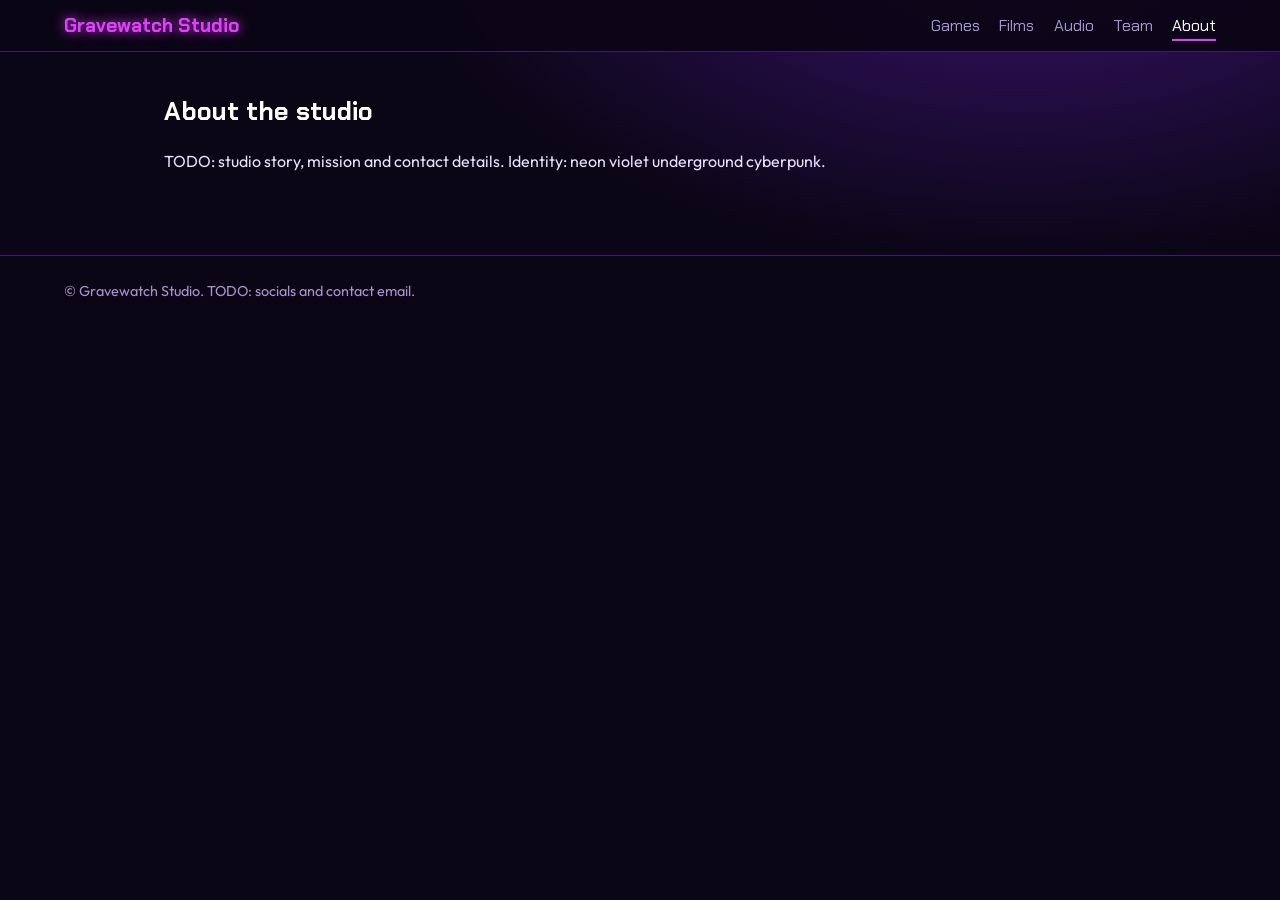
==== about.html @ b75c07cb "Add files via upload" ====
<!doctype html><html lang="en"><head><meta charset="utf-8"><meta name="viewport" content="width=device-width,initial-scale=1"><title>About | Gravewatch Studio</title>
<link rel="preconnect" href="https://fonts.googleapis.com"><link href="https://fonts.googleapis.com/css2?family=Chakra+Petch:wght@500;700&family=Outfit:wght@400;600&display=swap" rel="stylesheet"><link rel="stylesheet" href="css/style.css"></head>
<body data-page="about"><header><a class="brand" href="index.html">Gravewatch Studio</a><nav><a data-p="games" href="games.html">Games</a><a data-p="films" href="films.html">Films</a><a data-p="audio" href="audio.html">Audio</a><a data-p="team" href="team.html">Team</a><a data-p="about" href="about.html">About</a></nav></header>
<main id="app"><h2>About the studio</h2><p>TODO: studio story, mission and contact details. Identity: neon violet underground cyberpunk.</p></main><footer>&copy; Gravewatch Studio. TODO: socials and contact email.</footer><script src="js/app.js"></script></body></html>
---- css/style.css ----
:root{--bg:#0b0616;--panel:#150c2a;--line:#3a1d6e;--txt:#e9e2ff;--dim:#a597cc;--vio:#8b5cf6;--mag:#e040fb;--cy:#22d3ee}
*{box-sizing:border-box}html{scroll-padding-top:70px}
body{margin:0;background:radial-gradient(900px 500px at 80% -10%,#3b1370 0,transparent 70%),var(--bg);color:var(--txt);font:16px/1.6 Outfit,sans-serif;min-height:100vh}
h1,h2,h3,nav{font-family:'Chakra Petch',sans-serif}a{color:var(--cy)}
header{position:sticky;top:0;z-index:5;display:flex;gap:1.5rem;align-items:center;flex-wrap:wrap;padding:.8rem 5vw;background:#0b0616ee;border-bottom:1px solid var(--line);backdrop-filter:blur(6px)}
.brand{font:700 1.2rem 'Chakra Petch';color:var(--mag);text-decoration:none;text-shadow:0 0 12px var(--mag);margin-right:auto}
nav a{color:var(--dim);text-decoration:none;margin-left:1.2rem;padding:.2rem 0;border-bottom:2px solid transparent}
nav a:hover,nav a.on{color:#fff;border-color:var(--mag)}
a:focus-visible,button:focus-visible{outline:2px solid var(--cy);outline-offset:3px}
main{max-width:1080px;margin:0 auto;padding:2.5rem 5vw 4rem}
.hero{padding:4rem 0 3rem}
.hero h1{font-size:clamp(2.6rem,9vw,6rem);line-height:1;margin:0 0 1rem;color:#fff;text-shadow:0 0 8px var(--mag),0 0 32px var(--vio),0 0 70px var(--vio);animation:fl 1.4s steps(1) 1}
@keyframes fl{0%,18%,22%,60%{opacity:.25}20%,40%,100%{opacity:1}}
.hero p{max-width:52ch;color:var(--dim);font-size:1.15rem}
h2{font-size:1.6rem;margin:3rem 0 1rem;color:#fff}h2:first-child{margin-top:0}
.grid{display:grid;grid-template-columns:repeat(auto-fill,minmax(230px,1fr));gap:1.2rem}
.card{display:block;background:var(--panel);border:1px solid var(--line);padding:1.1rem;color:var(--txt);text-decoration:none;clip-path:polygon(0 0,calc(100% - 16px) 0,100% 16px,100% 100%,0 100%)}
.card:hover{border-color:var(--mag);box-shadow:0 0 22px #e040fb44}
.card img{width:100%;height:120px;object-fit:contain;margin-bottom:.6rem}
.card h3{margin:.2rem 0}.card p{color:var(--dim);margin:.2rem 0 .6rem;font-size:.95rem}
.tag{color:var(--cy);border:1px solid var(--cy);padding:.05rem .5rem;font-size:.8rem}
.btn{display:inline-block;background:var(--mag);color:#12001c;font-weight:700;padding:.55rem 1.2rem;text-decoration:none;margin:.3rem .5rem .3rem 0;border:0;cursor:pointer;font-family:inherit;font-size:1rem}
.btn.alt{background:none;color:var(--cy);border:1px solid var(--cy)}
.ph{display:grid;place-items:center;background:#22104a;color:var(--dim);font:700 2rem 'Chakra Petch';aspect-ratio:1;width:100%;margin-bottom:.6rem}
.member img{width:100%;height:auto;aspect-ratio:1;object-fit:cover;margin-bottom:.6rem}
.gh{display:flex;gap:2rem;flex-wrap:wrap;align-items:center}.gh>img{max-width:340px;width:100%}
dl{display:grid;grid-template-columns:auto 1fr;gap:.3rem 1.2rem;color:var(--dim)}dd{margin:0;color:var(--txt)}
.tabs button{background:none;border:1px solid var(--line);color:var(--dim);padding:.4rem 1rem;cursor:pointer;font:inherit;margin-right:.4rem}
.tabs button[aria-selected=true]{border-color:var(--mag);color:#fff}
.empty{border:1px dashed var(--line);padding:2rem;color:var(--dim)}
footer{border-top:1px solid var(--line);padding:1.5rem 5vw;color:var(--dim);font-size:.9rem}
@media(prefers-reduced-motion:reduce){.hero h1{animation:none}}
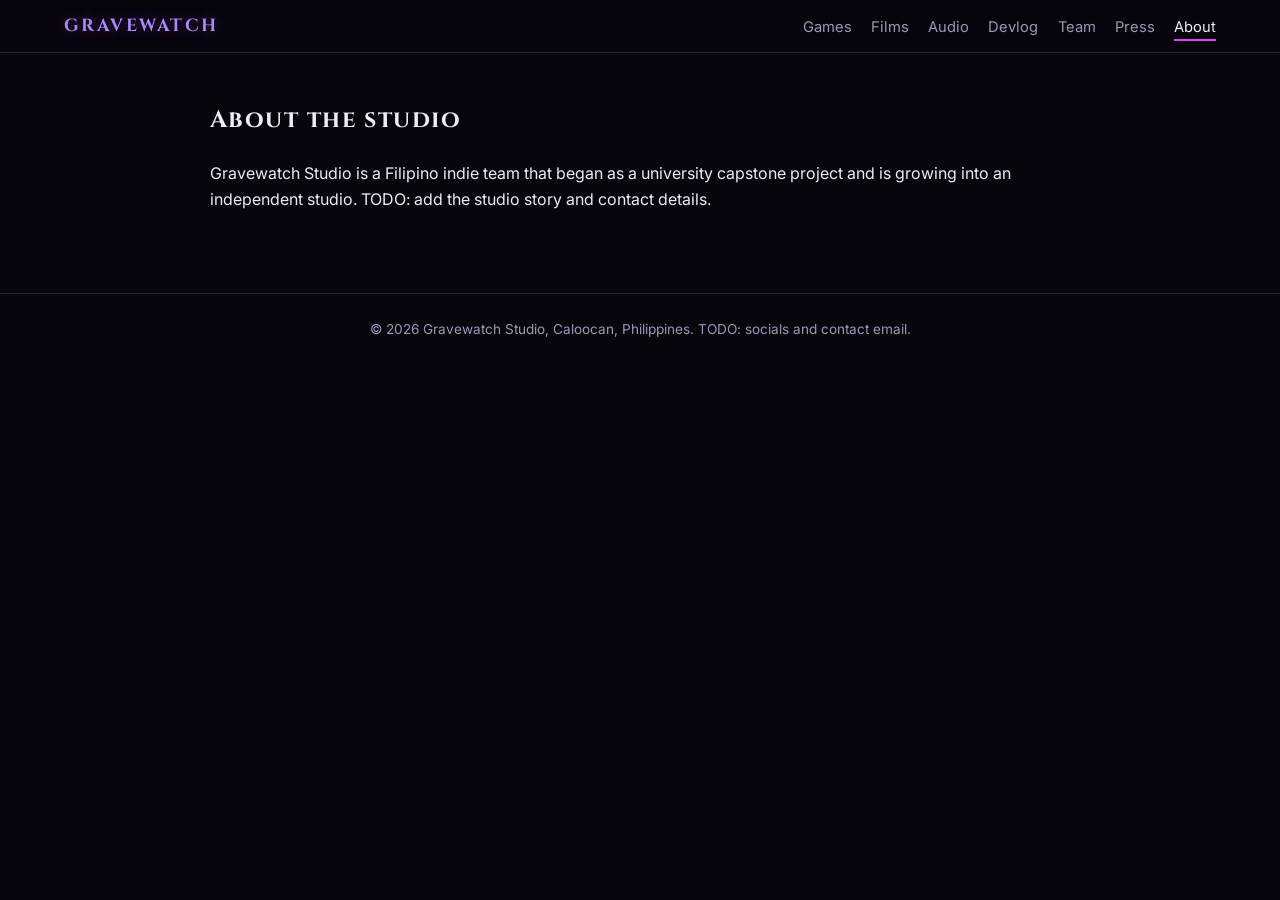
==== commit 8b0db6e7: "Add files via upload" ====
--- a/about.html
+++ b/about.html
@@ -1,4 +1,4 @@
-<!doctype html><html lang="en"><head><meta charset="utf-8"><meta name="viewport" content="width=device-width,initial-scale=1"><title>About | Gravewatch Studio</title>
-<link rel="preconnect" href="https://fonts.googleapis.com"><link href="https://fonts.googleapis.com/css2?family=Chakra+Petch:wght@500;700&family=Outfit:wght@400;600&display=swap" rel="stylesheet"><link rel="stylesheet" href="css/style.css"></head>
-<body data-page="about"><header><a class="brand" href="index.html">Gravewatch Studio</a><nav><a data-p="games" href="games.html">Games</a><a data-p="films" href="films.html">Films</a><a data-p="audio" href="audio.html">Audio</a><a data-p="team" href="team.html">Team</a><a data-p="about" href="about.html">About</a></nav></header>
-<main id="app"><h2>About the studio</h2><p>TODO: studio story, mission and contact details. Identity: neon violet underground cyberpunk.</p></main><footer>&copy; Gravewatch Studio. TODO: socials and contact email.</footer><script src="js/app.js"></script></body></html>
+<!doctype html><html lang="en"><head><meta charset="utf-8"><meta name="viewport" content="width=device-width,initial-scale=1"><title>About | Gravewatch Studio</title><meta name="description" content="Gravewatch Studio is an indie game studio from Caloocan, Philippines.">
+<link rel="preconnect" href="https://fonts.googleapis.com"><link href="https://fonts.googleapis.com/css2?family=Cinzel:wght@500;700&family=Inter:wght@400;500&display=swap" rel="stylesheet"><link rel="stylesheet" href="css/style.css"></head>
+<body data-page="about"><header><a class="brand" href="index.html">GRAVEWATCH</a><nav><a data-p="games" href="games.html">Games</a><a data-p="films" href="films.html">Films</a><a data-p="audio" href="audio.html">Audio</a><a data-p="devlog" href="devlog.html">Devlog</a><a data-p="team" href="team.html">Team</a><a data-p="press" href="press.html">Press</a><a data-p="about" href="about.html">About</a></nav></header>
+<main id="app"><h2>About the studio</h2><p>Gravewatch Studio is a Filipino indie team that began as a university capstone project and is growing into an independent studio. TODO: add the studio story and contact details.</p></main><footer>&copy; <span id="yr"></span> Gravewatch Studio, Caloocan, Philippines. TODO: socials and contact email.</footer><script>document.getElementById('yr').textContent=new Date().getFullYear()</script><script src="js/app.js"></script></body></html>
--- a/css/style.css
+++ b/css/style.css
@@ -1,32 +1,37 @@
-:root{--bg:#0b0616;--panel:#150c2a;--line:#3a1d6e;--txt:#e9e2ff;--dim:#a597cc;--vio:#8b5cf6;--mag:#e040fb;--cy:#22d3ee}
-*{box-sizing:border-box}html{scroll-padding-top:70px}
-body{margin:0;background:radial-gradient(900px 500px at 80% -10%,#3b1370 0,transparent 70%),var(--bg);color:var(--txt);font:16px/1.6 Outfit,sans-serif;min-height:100vh}
-h1,h2,h3,nav{font-family:'Chakra Petch',sans-serif}a{color:var(--cy)}
-header{position:sticky;top:0;z-index:5;display:flex;gap:1.5rem;align-items:center;flex-wrap:wrap;padding:.8rem 5vw;background:#0b0616ee;border-bottom:1px solid var(--line);backdrop-filter:blur(6px)}
-.brand{font:700 1.2rem 'Chakra Petch';color:var(--mag);text-decoration:none;text-shadow:0 0 12px var(--mag);margin-right:auto}
-nav a{color:var(--dim);text-decoration:none;margin-left:1.2rem;padding:.2rem 0;border-bottom:2px solid transparent}
-nav a:hover,nav a.on{color:#fff;border-color:var(--mag)}
-a:focus-visible,button:focus-visible{outline:2px solid var(--cy);outline-offset:3px}
-main{max-width:1080px;margin:0 auto;padding:2.5rem 5vw 4rem}
-.hero{padding:4rem 0 3rem}
-.hero h1{font-size:clamp(2.6rem,9vw,6rem);line-height:1;margin:0 0 1rem;color:#fff;text-shadow:0 0 8px var(--mag),0 0 32px var(--vio),0 0 70px var(--vio);animation:fl 1.4s steps(1) 1}
-@keyframes fl{0%,18%,22%,60%{opacity:.25}20%,40%,100%{opacity:1}}
-.hero p{max-width:52ch;color:var(--dim);font-size:1.15rem}
-h2{font-size:1.6rem;margin:3rem 0 1rem;color:#fff}h2:first-child{margin-top:0}
-.grid{display:grid;grid-template-columns:repeat(auto-fill,minmax(230px,1fr));gap:1.2rem}
-.card{display:block;background:var(--panel);border:1px solid var(--line);padding:1.1rem;color:var(--txt);text-decoration:none;clip-path:polygon(0 0,calc(100% - 16px) 0,100% 16px,100% 100%,0 100%)}
-.card:hover{border-color:var(--mag);box-shadow:0 0 22px #e040fb44}
+:root{--bg:#07060d;--panel:#100e1a;--txt:#eeeaf7;--dim:#9d97b5;--line:#26223a;--vio:#a78bfa;--vio2:#7c3aed;--mag:#e040fb;--serif:'Cinzel',Georgia,serif}
+*{box-sizing:border-box}html{scroll-behavior:smooth}
+body{margin:0;background:var(--bg);color:var(--txt);font:16px/1.65 Inter,system-ui,sans-serif;min-height:100vh}
+h1,h2,h3{font-family:var(--serif)}a{color:var(--vio)}
+header{position:sticky;top:0;z-index:5;display:flex;gap:1.5rem;align-items:center;flex-wrap:wrap;padding:.8rem 5vw;background:#07060db8;border-bottom:1px solid var(--line);backdrop-filter:blur(6px)}
+.brand{font:700 1.1rem var(--serif);letter-spacing:.14em;color:var(--vio);text-decoration:none;margin-right:auto;text-shadow:0 0 14px #e040fb66}
+nav a{color:var(--dim);text-decoration:none;margin-left:1.2rem;font-size:.92rem;padding:.2rem 0;border-bottom:2px solid transparent}
+nav a:hover{color:var(--txt)}nav a.on{color:var(--txt);border-color:var(--mag)}
+a:focus-visible,button:focus-visible{outline:2px solid var(--mag);outline-offset:3px}
+main{max-width:900px;margin:0 auto;padding:3rem 20px 4rem}
+.hero{position:relative;min-height:88vh;display:flex;align-items:center;justify-content:center;text-align:center;padding:4rem 20px;overflow:hidden;background:#030306;border-bottom:1px solid var(--line)}
+#fluid{position:absolute;inset:0;width:100%;height:100%}
+.hero::after{content:"";position:absolute;left:0;right:0;bottom:0;height:140px;background:linear-gradient(transparent,var(--bg));pointer-events:none}
+.hin{position:relative;z-index:1}
+.eyebrow{font-size:.78rem;letter-spacing:.2em;text-transform:uppercase;color:var(--vio2);margin:0}
+.hero h1{font-size:clamp(2.2rem,8vw,4.3rem);line-height:1.1;margin:.9rem 0 1rem;text-shadow:0 2px 30px #030306}
+.hero p{color:#c4bedb;max-width:52ch;margin:0 auto 1.6rem}
+h2{font-size:1.5rem;letter-spacing:.06em;margin:3rem 0 1.2rem}h2:first-child{margin-top:0}
+.grid{display:grid;grid-template-columns:repeat(auto-fill,minmax(230px,1fr));gap:14px}
+.card,.post{display:block;background:var(--panel);border:1px solid var(--line);padding:1.1rem;color:var(--txt);text-decoration:none;border-radius:4px}
+a.card:hover{border-color:var(--mag);box-shadow:0 0 18px #e040fb30}
 .card img{width:100%;height:120px;object-fit:contain;margin-bottom:.6rem}
-.card h3{margin:.2rem 0}.card p{color:var(--dim);margin:.2rem 0 .6rem;font-size:.95rem}
-.tag{color:var(--cy);border:1px solid var(--cy);padding:.05rem .5rem;font-size:.8rem}
-.btn{display:inline-block;background:var(--mag);color:#12001c;font-weight:700;padding:.55rem 1.2rem;text-decoration:none;margin:.3rem .5rem .3rem 0;border:0;cursor:pointer;font-family:inherit;font-size:1rem}
-.btn.alt{background:none;color:var(--cy);border:1px solid var(--cy)}
-.ph{display:grid;place-items:center;background:#22104a;color:var(--dim);font:700 2rem 'Chakra Petch';aspect-ratio:1;width:100%;margin-bottom:.6rem}
+.card h3{margin:.2rem 0;font-size:1rem;color:var(--vio)}.card p,.post p{color:var(--dim);margin:.2rem 0 .6rem;font-size:.95rem}
+.post{margin-bottom:14px}.post h3{margin:.3rem 0;font-size:1.15rem}.meta{font-size:.8rem;color:var(--dim)}
+.tag{display:inline-block;color:var(--vio2);border:1px solid var(--vio2);padding:0 .5rem;font-size:.75rem;border-radius:2px;margin-right:.4rem}
+.btn{display:inline-block;background:var(--vio);color:#07060d;font-weight:500;padding:.6rem 1.3rem;text-decoration:none;margin:.3rem .4rem .3rem 0;border:1px solid var(--vio);border-radius:3px;cursor:pointer;font:inherit}
+.btn:hover{border-color:var(--mag);box-shadow:0 0 14px #e040fb50}.btn.alt{background:none;color:var(--vio)}
+.ph{display:grid;place-items:center;background:#1a1530;color:var(--dim);font:700 2rem var(--serif);aspect-ratio:1;width:100%;margin-bottom:.6rem}
 .member img{width:100%;height:auto;aspect-ratio:1;object-fit:cover;margin-bottom:.6rem}
 .gh{display:flex;gap:2rem;flex-wrap:wrap;align-items:center}.gh>img{max-width:340px;width:100%}
-dl{display:grid;grid-template-columns:auto 1fr;gap:.3rem 1.2rem;color:var(--dim)}dd{margin:0;color:var(--txt)}
-.tabs button{background:none;border:1px solid var(--line);color:var(--dim);padding:.4rem 1rem;cursor:pointer;font:inherit;margin-right:.4rem}
-.tabs button[aria-selected=true]{border-color:var(--mag);color:#fff}
-.empty{border:1px dashed var(--line);padding:2rem;color:var(--dim)}
-footer{border-top:1px solid var(--line);padding:1.5rem 5vw;color:var(--dim);font-size:.9rem}
-@media(prefers-reduced-motion:reduce){.hero h1{animation:none}}
+dl{display:grid;grid-template-columns:130px 1fr;gap:8px 16px;font-size:.95rem;color:var(--dim)}dd{margin:0;color:var(--txt)}
+.tabs button,.filters button{background:none;border:1px solid var(--line);color:var(--dim);padding:.35rem .9rem;cursor:pointer;font:inherit;font-size:.85rem;border-radius:20px;margin:0 .4rem .5rem 0}
+.tabs button[aria-selected=true],.filters button.on{border-color:var(--vio);color:var(--vio)}
+.empty{border:1px dashed var(--line);padding:2rem;color:var(--dim);border-radius:4px}
+.boiler{margin-top:1.5rem;background:var(--panel);border-left:3px solid var(--mag);padding:1rem;color:var(--dim)}
+footer{border-top:1px solid var(--line);padding:1.5rem 5vw;color:var(--dim);font-size:.85rem;text-align:center}
+@media(max-width:560px){dl{grid-template-columns:1fr}nav a{margin-left:.8rem}}
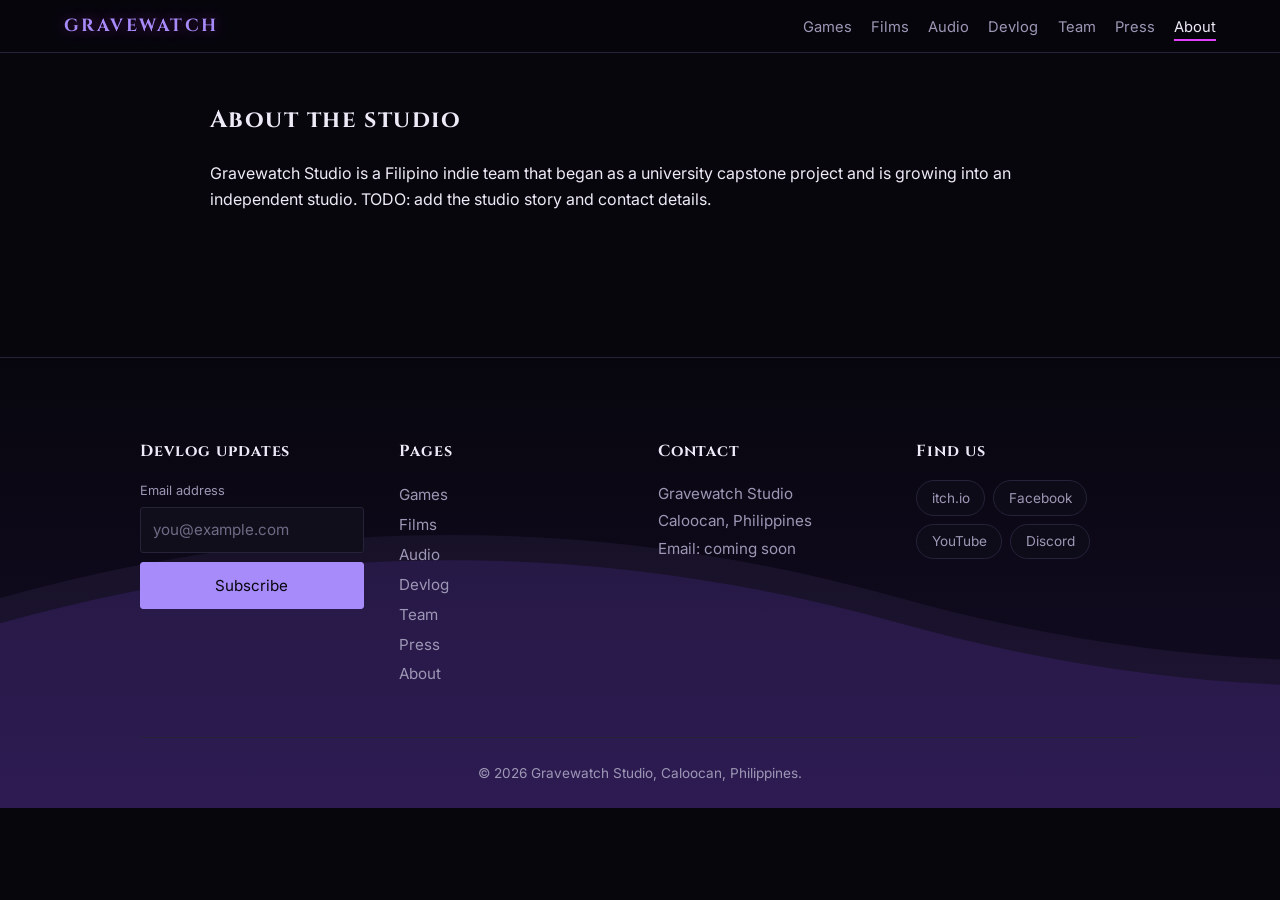
==== commit a63cd6b5: "Add files via upload" ====
--- a/about.html
+++ b/about.html
@@ -1,4 +1,10 @@
 <!doctype html><html lang="en"><head><meta charset="utf-8"><meta name="viewport" content="width=device-width,initial-scale=1"><title>About | Gravewatch Studio</title><meta name="description" content="Gravewatch Studio is an indie game studio from Caloocan, Philippines.">
 <link rel="preconnect" href="https://fonts.googleapis.com"><link href="https://fonts.googleapis.com/css2?family=Cinzel:wght@500;700&family=Inter:wght@400;500&display=swap" rel="stylesheet"><link rel="stylesheet" href="css/style.css"></head>
 <body data-page="about"><header><a class="brand" href="index.html">GRAVEWATCH</a><nav><a data-p="games" href="games.html">Games</a><a data-p="films" href="films.html">Films</a><a data-p="audio" href="audio.html">Audio</a><a data-p="devlog" href="devlog.html">Devlog</a><a data-p="team" href="team.html">Team</a><a data-p="press" href="press.html">Press</a><a data-p="about" href="about.html">About</a></nav></header>
-<main id="app"><h2>About the studio</h2><p>Gravewatch Studio is a Filipino indie team that began as a university capstone project and is growing into an independent studio. TODO: add the studio story and contact details.</p></main><footer>&copy; <span id="yr"></span> Gravewatch Studio, Caloocan, Philippines. TODO: socials and contact email.</footer><script>document.getElementById('yr').textContent=new Date().getFullYear()</script><script src="js/app.js"></script></body></html>
+<main id="app"><h2>About the studio</h2><p>Gravewatch Studio is a Filipino indie team that began as a university capstone project and is growing into an independent studio. TODO: add the studio story and contact details.</p></main><footer class="wave"><div class="wave-bg" aria-hidden="true"><svg class="wv wv1" viewBox="0 0 7200 500" preserveAspectRatio="none"><defs><path id="wv" d="M0 250C300 150 600 150 900 250S1500 350 1800 250V500H0Z"/></defs><g fill="#7c3aed" fill-opacity=".14"><use href="#wv" x="0" y="30"/><use href="#wv" x="1800" y="30"/><use href="#wv" x="3600" y="30"/><use href="#wv" x="5400" y="30"/></g></svg><svg class="wv wv2" viewBox="0 0 7200 500" preserveAspectRatio="none"><g fill="#a78bfa" fill-opacity=".07"><use href="#wv" x="0" y="0"/><use href="#wv" x="1800" y="0"/><use href="#wv" x="3600" y="0"/><use href="#wv" x="5400" y="0"/></g></svg></div>
+<div class="wave-in"><div class="wave-grid">
+<div><h3>Devlog updates</h3><form id="news" novalidate><label for="em">Email address</label><input id="em" type="email" placeholder="you@example.com" autocomplete="email" required><button class="btn" type="submit">Subscribe</button><p id="newsmsg" role="status"></p></form></div>
+<div><h3>Pages</h3><div class="wl"><a href="games.html">Games</a><a href="films.html">Films</a><a href="audio.html">Audio</a><a href="devlog.html">Devlog</a><a href="team.html">Team</a><a href="press.html">Press</a><a href="about.html">About</a></div></div>
+<div><h3>Contact</h3><address>Gravewatch Studio<br>Caloocan, Philippines<br>Email: coming soon</address></div>
+<div><h3>Find us</h3><div class="soc"><a href="https://gravewatch-studio.itch.io">itch.io</a><a href="#">Facebook</a><a href="#">YouTube</a><a href="#">Discord</a></div></div>
+</div><p class="wave-copy">&copy; <span id="yr"></span> Gravewatch Studio, Caloocan, Philippines.</p></div></footer><script>document.getElementById('yr').textContent=new Date().getFullYear()</script><script src="js/app.js"></script></body></html>
--- a/css/style.css
+++ b/css/style.css
@@ -35,3 +35,56 @@
 .boiler{margin-top:1.5rem;background:var(--panel);border-left:3px solid var(--mag);padding:1rem;color:var(--dim)}
 footer{border-top:1px solid var(--line);padding:1.5rem 5vw;color:var(--dim);font-size:.85rem;text-align:center}
 @media(max-width:560px){dl{grid-template-columns:1fr}nav a{margin-left:.8rem}}
+
+/* ---- wave footer ---- */
+footer.wave{position:relative;overflow:hidden;margin-top:4rem;padding:5rem 5vw 1.5rem;text-align:left;font-size:.95rem;background:linear-gradient(to bottom,var(--bg),#7c3aed1f)}
+.wave-bg{position:absolute;inset:0;overflow:hidden;pointer-events:none}
+.wave-bg .wv{position:absolute;bottom:0;left:0;width:7200px;height:420px}
+.wv1{animation:wave 34s linear infinite}.wv2{animation:wave 24s linear infinite reverse}
+@keyframes wave{to{transform:translateX(-1800px)}}
+.wave-in{position:relative;z-index:1;max-width:1000px;margin:0 auto}
+.wave-grid{display:grid;grid-template-columns:repeat(auto-fit,minmax(200px,1fr));gap:2.2rem}
+.wave h3{font-size:1rem;letter-spacing:.06em;color:var(--txt);margin:0 0 1rem}
+.wave label{display:block;font-size:.8rem;margin-bottom:.35rem}
+.wave input{width:100%;background:var(--panel);border:1px solid var(--line);color:var(--txt);padding:.6rem .75rem;border-radius:3px;font:inherit}
+.wave input::placeholder{color:#6f6a86}
+.wave input:focus-visible{outline:2px solid var(--mag);outline-offset:2px}
+.wave .btn{width:100%;margin:.6rem 0 0;text-align:center}
+#newsmsg{min-height:1.4em;margin:.5rem 0 0;font-size:.85rem;color:var(--vio)}
+.wl a{display:block;color:var(--dim);text-decoration:none;padding:.15rem 0}
+.wl a:hover{color:var(--txt)}
+.wave address{font-style:normal;line-height:1.8}
+.soc{display:flex;flex-wrap:wrap;gap:.5rem}
+.soc a{border:1px solid var(--line);color:var(--dim);text-decoration:none;padding:.35rem .9rem;border-radius:20px;font-size:.85rem;background:#100e1a99}
+.soc a:hover{border-color:var(--mag);color:var(--txt)}
+.wave-copy{margin:3rem 0 0;padding-top:1.5rem;border-top:1px solid var(--line);text-align:center;font-size:.85rem}
+
+/* ---- team image accordion ---- */
+.acc{display:flex;gap:8px;height:420px}
+.acc-item{position:relative;flex:1 1 0;min-width:0;overflow:hidden;border-radius:6px;border:1px solid var(--line);color:var(--txt);text-decoration:none;
+  background:linear-gradient(160deg,var(--g1,#1a1530),var(--g2,#4c2a9a));transition:flex .45s cubic-bezier(.5,.85,.25,1.15)}
+.acc-item:nth-child(5n+1){--g1:#1b1140;--g2:#6d3ce0}
+.acc-item:nth-child(5n+2){--g1:#2a0f3d;--g2:#a02ec4}
+.acc-item:nth-child(5n+3){--g1:#0f1740;--g2:#4a5be0}
+.acc-item:nth-child(5n+4){--g1:#2b1240;--g2:#8b3bd8}
+.acc-item:nth-child(5n+5){--g1:#1a0f36;--g2:#c22fa6}
+.acc-item img{position:absolute;inset:0;width:100%;height:100%;object-fit:cover}
+.acc-ph{position:absolute;inset:0;display:grid;place-items:center;font:700 clamp(2rem,5vw,3.4rem) var(--serif);color:#ffffff2e}
+.acc-item::before{content:"";position:absolute;left:0;right:0;bottom:0;height:50%;background:linear-gradient(transparent,#07060de6);opacity:0;transition:opacity .3s;z-index:1}
+.acc-item::after{content:"";position:absolute;inset:0;background:#07060d59;backdrop-filter:blur(2px);opacity:0;transition:opacity .3s;pointer-events:none;z-index:1}
+.acc-cap{position:absolute;left:0;right:0;bottom:0;z-index:2;padding:1rem;display:flex;flex-direction:column;gap:.2rem;opacity:0;transform:translateY(8px);transition:opacity .25s,transform .25s}
+.acc-cap strong{font:700 1.15rem var(--serif);white-space:nowrap;overflow:hidden;text-overflow:ellipsis}
+.acc-cap span{font-size:.85rem;color:#d6d0ea}
+.acc:hover .acc-item,.acc:focus-within .acc-item{flex:.45}
+.acc .acc-item:hover,.acc .acc-item:focus-visible{flex:3.2}
+.acc:hover .acc-item:not(:hover)::after,.acc:focus-within .acc-item:not(:focus-visible)::after{opacity:1}
+.acc .acc-item:hover::before,.acc .acc-item:focus-visible::before{opacity:1}
+.acc .acc-item:hover .acc-cap,.acc .acc-item:focus-visible .acc-cap{opacity:1;transform:none;transition-delay:.15s}
+.acc-item:hover{border-color:var(--mag)}
+@media(max-width:768px),(hover:none){
+  .acc{flex-direction:column;height:auto}
+  .acc-item,.acc:hover .acc-item,.acc:focus-within .acc-item,.acc .acc-item:hover,.acc .acc-item:focus-visible{flex:none;height:96px}
+  .acc-cap{opacity:1;transform:none}.acc-item::before{opacity:1}.acc-item::after{display:none}
+  .acc-ph{place-items:center start;padding-left:1.2rem;font-size:2rem}
+}
+@media(prefers-reduced-motion:reduce){.wv1,.wv2{animation:none}.acc-item,.acc-cap,.acc-item::before,.acc-item::after{transition:none}}
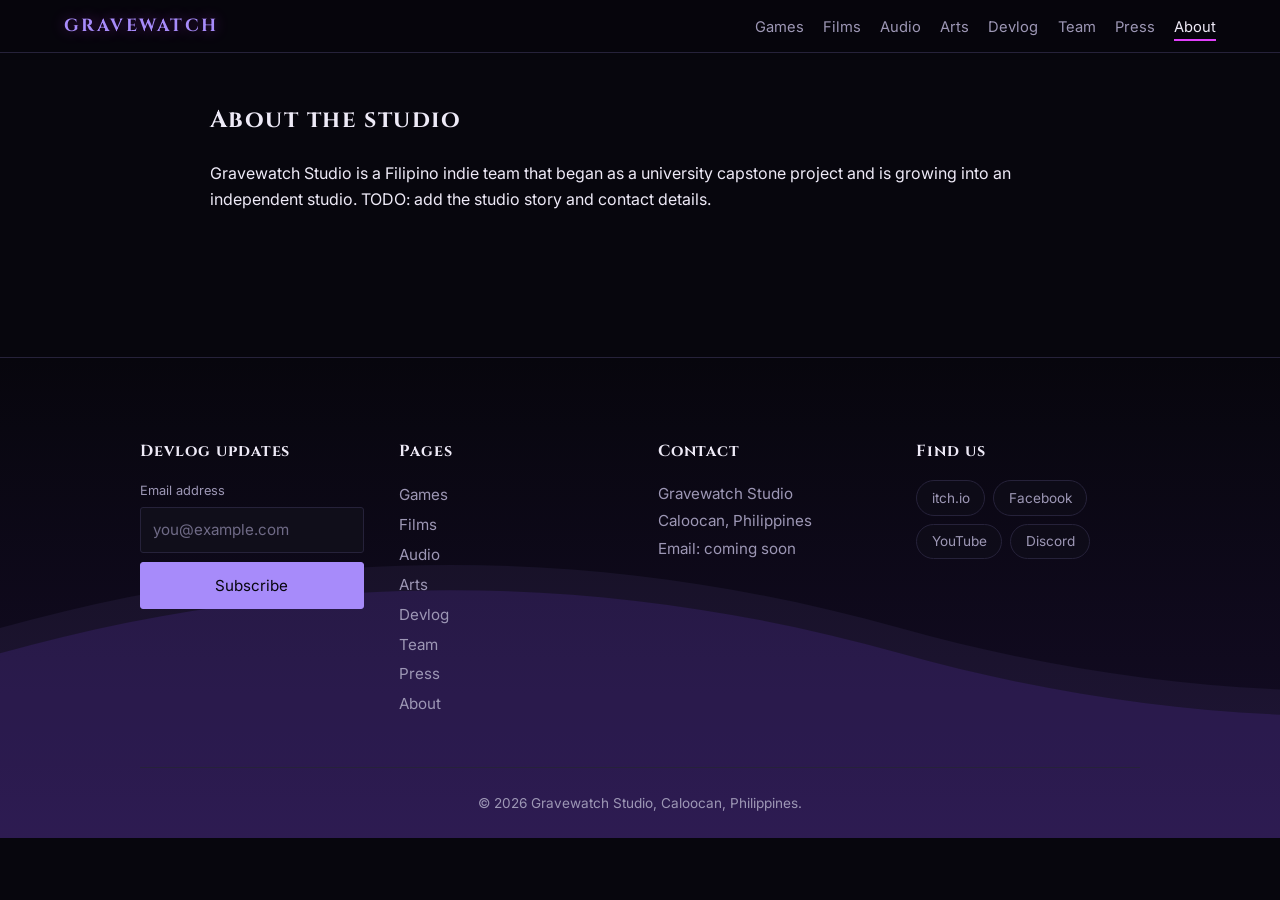
==== commit f13a0bc4: "Add files via upload" ====
--- a/about.html
+++ b/about.html
@@ -1,10 +1,10 @@
 <!doctype html><html lang="en"><head><meta charset="utf-8"><meta name="viewport" content="width=device-width,initial-scale=1"><title>About | Gravewatch Studio</title><meta name="description" content="Gravewatch Studio is an indie game studio from Caloocan, Philippines.">
 <link rel="preconnect" href="https://fonts.googleapis.com"><link href="https://fonts.googleapis.com/css2?family=Cinzel:wght@500;700&family=Inter:wght@400;500&display=swap" rel="stylesheet"><link rel="stylesheet" href="css/style.css"></head>
-<body data-page="about"><header><a class="brand" href="index.html">GRAVEWATCH</a><nav><a data-p="games" href="games.html">Games</a><a data-p="films" href="films.html">Films</a><a data-p="audio" href="audio.html">Audio</a><a data-p="devlog" href="devlog.html">Devlog</a><a data-p="team" href="team.html">Team</a><a data-p="press" href="press.html">Press</a><a data-p="about" href="about.html">About</a></nav></header>
+<body data-page="about"><header><a class="brand" href="index.html">GRAVEWATCH</a><nav><a data-p="games" href="games.html">Games</a><a data-p="films" href="films.html">Films</a><a data-p="audio" href="audio.html">Audio</a><a data-p="arts" href="arts.html">Arts</a><a data-p="devlog" href="devlog.html">Devlog</a><a data-p="team" href="team.html">Team</a><a data-p="press" href="press.html">Press</a><a data-p="about" href="about.html">About</a></nav></header>
 <main id="app"><h2>About the studio</h2><p>Gravewatch Studio is a Filipino indie team that began as a university capstone project and is growing into an independent studio. TODO: add the studio story and contact details.</p></main><footer class="wave"><div class="wave-bg" aria-hidden="true"><svg class="wv wv1" viewBox="0 0 7200 500" preserveAspectRatio="none"><defs><path id="wv" d="M0 250C300 150 600 150 900 250S1500 350 1800 250V500H0Z"/></defs><g fill="#7c3aed" fill-opacity=".14"><use href="#wv" x="0" y="30"/><use href="#wv" x="1800" y="30"/><use href="#wv" x="3600" y="30"/><use href="#wv" x="5400" y="30"/></g></svg><svg class="wv wv2" viewBox="0 0 7200 500" preserveAspectRatio="none"><g fill="#a78bfa" fill-opacity=".07"><use href="#wv" x="0" y="0"/><use href="#wv" x="1800" y="0"/><use href="#wv" x="3600" y="0"/><use href="#wv" x="5400" y="0"/></g></svg></div>
 <div class="wave-in"><div class="wave-grid">
 <div><h3>Devlog updates</h3><form id="news" novalidate><label for="em">Email address</label><input id="em" type="email" placeholder="you@example.com" autocomplete="email" required><button class="btn" type="submit">Subscribe</button><p id="newsmsg" role="status"></p></form></div>
-<div><h3>Pages</h3><div class="wl"><a href="games.html">Games</a><a href="films.html">Films</a><a href="audio.html">Audio</a><a href="devlog.html">Devlog</a><a href="team.html">Team</a><a href="press.html">Press</a><a href="about.html">About</a></div></div>
+<div><h3>Pages</h3><div class="wl"><a href="games.html">Games</a><a href="films.html">Films</a><a href="audio.html">Audio</a><a href="arts.html">Arts</a><a href="devlog.html">Devlog</a><a href="team.html">Team</a><a href="press.html">Press</a><a href="about.html">About</a></div></div>
 <div><h3>Contact</h3><address>Gravewatch Studio<br>Caloocan, Philippines<br>Email: coming soon</address></div>
 <div><h3>Find us</h3><div class="soc"><a href="https://gravewatch-studio.itch.io">itch.io</a><a href="#">Facebook</a><a href="#">YouTube</a><a href="#">Discord</a></div></div>
-</div><p class="wave-copy">&copy; <span id="yr"></span> Gravewatch Studio, Caloocan, Philippines.</p></div></footer><script>document.getElementById('yr').textContent=new Date().getFullYear()</script><script src="js/app.js"></script></body></html>
+</div><p class="wave-copy">&copy; <span id="yr"></span> Gravewatch Studio, Caloocan, Philippines.</p></div></footer><script>document.getElementById('yr').textContent=new Date().getFullYear()</script><script src="js/coverflow.js"></script><script src="js/app.js"></script></body></html>
--- a/css/style.css
+++ b/css/style.css
@@ -88,3 +88,44 @@
   .acc-ph{place-items:center start;padding-left:1.2rem;font-size:2rem}
 }
 @media(prefers-reduced-motion:reduce){.wv1,.wv2{animation:none}.acc-item,.acc-cap,.acc-item::before,.acc-item::after{transition:none}}
+
+/* ---- coverflow carousel ---- */
+body{overflow-x:clip}
+.cf{--cf-card:clamp(148px,22vw,260px);width:100vw;margin-inline:calc(50% - 50vw);margin-top:1.5rem}
+.cf-wrap{position:relative}
+.cf-frame{overflow:hidden;padding:2.5rem 0;cursor:grab;touch-action:pan-y;perspective:calc(var(--cf-card)*3);outline:none}
+.cf-frame:active{cursor:grabbing}
+.cf-frame:focus-visible{outline:2px solid var(--mag);outline-offset:-2px}
+.cf-stage{position:relative;height:var(--cf-card);transform-style:preserve-3d;user-select:none;-webkit-user-select:none}
+.cf-card{position:absolute;left:50%;top:0;width:var(--cf-card);aspect-ratio:1;overflow:hidden;border-radius:6px;border:1px solid var(--line);
+  background:linear-gradient(160deg,var(--g1,#1b1140),var(--g2,#6d3ce0));box-shadow:0 20px 40px #000000a0;will-change:transform;transition:border-color .3s,box-shadow .3s}
+.cf-card:nth-child(5n+1){--g1:#1b1140;--g2:#6d3ce0}
+.cf-card:nth-child(5n+2){--g1:#2a0f3d;--g2:#a02ec4}
+.cf-card:nth-child(5n+3){--g1:#0f1740;--g2:#4a5be0}
+.cf-card:nth-child(5n+4){--g1:#2b1240;--g2:#8b3bd8}
+.cf-card:nth-child(5n+5){--g1:#1a0f36;--g2:#c22fa6}
+.cf-card.on{border-color:var(--mag);box-shadow:0 20px 40px #000000a0,0 0 26px #e040fb40}
+.cf-card img{width:100%;height:100%;object-fit:cover;display:block;-webkit-user-drag:none}
+.cf-card.contain img{object-fit:contain;padding:1rem}
+.cf-ph{position:absolute;inset:0;display:grid;place-items:center;font:700 clamp(2rem,5vw,3.4rem) var(--serif);color:#ffffff38}
+.cf-nav{position:absolute;top:50%;z-index:200;transform:translateY(-50%);width:2.6rem;height:2.6rem;border-radius:50%;border:1px solid var(--line);background:#07060db3;color:var(--txt);font:400 1.6rem/1 Inter,sans-serif;cursor:pointer;backdrop-filter:blur(6px);padding:0 0 .15rem}
+.cf-nav:hover{border-color:var(--mag)}
+.cf-nav:focus-visible{outline:2px solid var(--mag);outline-offset:3px}
+.cf-prev{left:3vw}.cf-next{right:3vw}
+.cf-cap{max-width:900px;margin:0 auto;padding:.5rem 20px 0;text-align:center;min-height:9rem}
+.cf-in{animation:cfin .3s ease-out}
+@keyframes cfin{from{opacity:0}to{opacity:1}}
+.cf-cap h3{margin:.5rem 0 .2rem;font-size:1.35rem;color:var(--txt)}
+.cf-sub{margin:0 0 .4rem;color:var(--dim)}
+.cf-text{margin:.4rem auto .8rem;max-width:56ch;color:var(--dim);font-size:.95rem}
+.cf-meta{display:block;max-width:280px;margin:1rem auto;font-size:.85rem}
+.cf-meta div{display:flex;justify-content:space-between;gap:1rem;padding:.35rem 0;border-bottom:1px solid var(--line)}
+.cf-meta dt{color:var(--dim)}.cf-meta dd{margin:0;color:var(--txt);text-align:right}
+.cf-cap audio{width:100%;max-width:420px;margin:.8rem 0}
+.cf-cap .btn{margin:.6rem 0 0}
+.cf-dots{display:flex;justify-content:center;flex-wrap:wrap;margin-top:1rem}
+.cf-dots button{width:24px;height:24px;padding:8px;border:0;border-radius:50%;background:var(--txt);background-clip:content-box;opacity:.3;cursor:pointer;transition:opacity .2s}
+.cf-dots button.on{opacity:1}
+.cf-dots button:focus-visible{outline:2px solid var(--mag);outline-offset:1px}
+#app>.tabs,#app>.filters{margin-bottom:.5rem}
+@media(prefers-reduced-motion:reduce){.cf-in{animation:none}.cf-card{transition:none}}
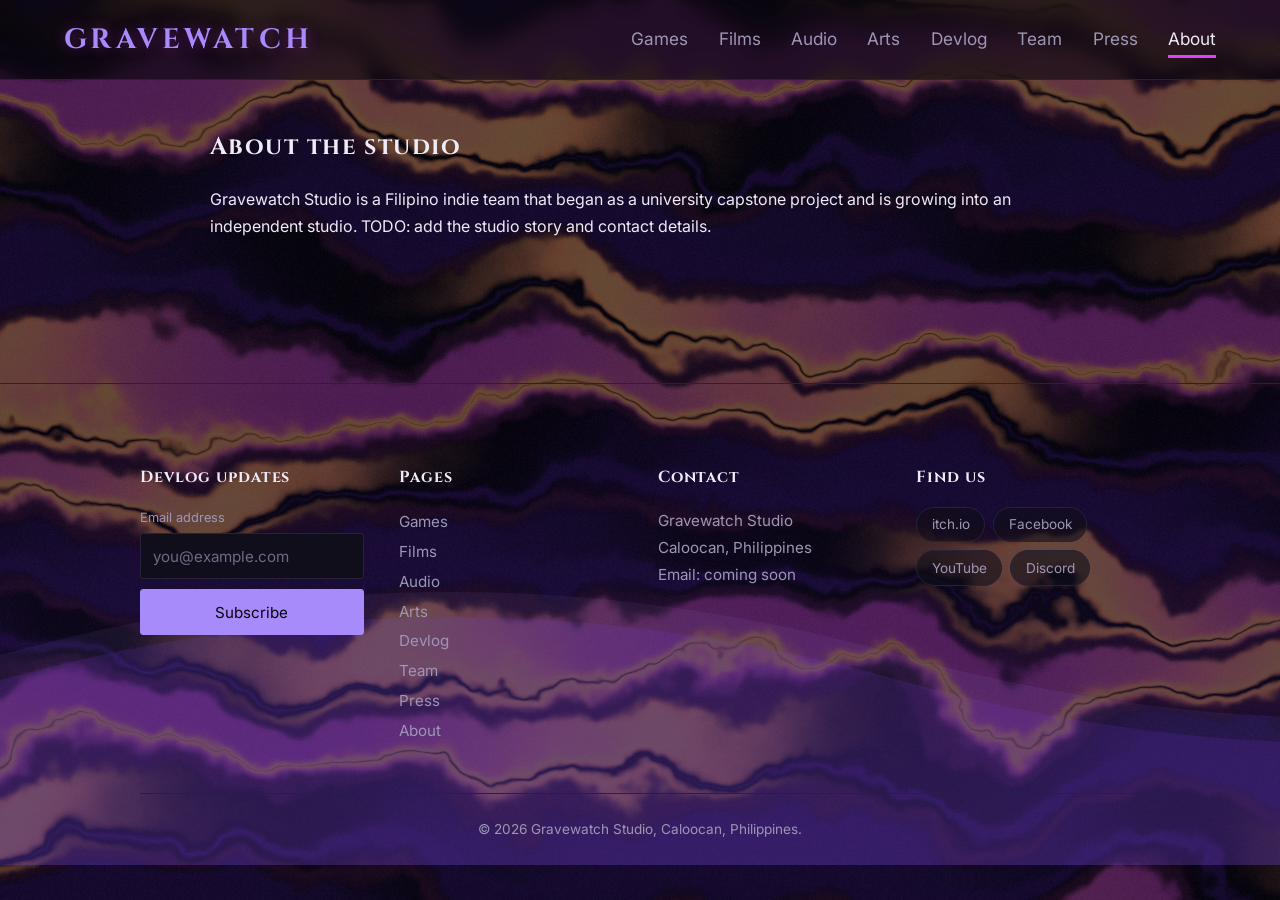
==== commit 29b94c8e: "Add files via upload" ====
--- a/about.html
+++ b/about.html
@@ -7,4 +7,4 @@
 <div><h3>Pages</h3><div class="wl"><a href="games.html">Games</a><a href="films.html">Films</a><a href="audio.html">Audio</a><a href="arts.html">Arts</a><a href="devlog.html">Devlog</a><a href="team.html">Team</a><a href="press.html">Press</a><a href="about.html">About</a></div></div>
 <div><h3>Contact</h3><address>Gravewatch Studio<br>Caloocan, Philippines<br>Email: coming soon</address></div>
 <div><h3>Find us</h3><div class="soc"><a href="https://gravewatch-studio.itch.io">itch.io</a><a href="#">Facebook</a><a href="#">YouTube</a><a href="#">Discord</a></div></div>
-</div><p class="wave-copy">&copy; <span id="yr"></span> Gravewatch Studio, Caloocan, Philippines.</p></div></footer><script>document.getElementById('yr').textContent=new Date().getFullYear()</script><script src="js/coverflow.js"></script><script src="js/app.js"></script></body></html>
+</div><p class="wave-copy">&copy; <span id="yr"></span> Gravewatch Studio, Caloocan, Philippines.</p></div></footer><script>document.getElementById('yr').textContent=new Date().getFullYear()</script><script src="js/bg.js"></script><script src="js/coverflow.js"></script><script src="js/app.js"></script></body></html>
--- a/css/style.css
+++ b/css/style.css
@@ -2,9 +2,9 @@
 *{box-sizing:border-box}html{scroll-behavior:smooth}
 body{margin:0;background:var(--bg);color:var(--txt);font:16px/1.65 Inter,system-ui,sans-serif;min-height:100vh}
 h1,h2,h3{font-family:var(--serif)}a{color:var(--vio)}
-header{position:sticky;top:0;z-index:5;display:flex;gap:1.5rem;align-items:center;flex-wrap:wrap;padding:.8rem 5vw;background:#07060db8;border-bottom:1px solid var(--line);backdrop-filter:blur(6px)}
-.brand{font:700 1.1rem var(--serif);letter-spacing:.14em;color:var(--vio);text-decoration:none;margin-right:auto;text-shadow:0 0 14px #e040fb66}
-nav a{color:var(--dim);text-decoration:none;margin-left:1.2rem;font-size:.92rem;padding:.2rem 0;border-bottom:2px solid transparent}
+header{position:sticky;top:0;z-index:5;display:flex;gap:1.5rem;align-items:center;flex-wrap:wrap;padding:1.3rem 5vw;background:#07060d99;border-bottom:1px solid var(--line);backdrop-filter:blur(10px)}
+.brand{font:700 1.75rem var(--serif);letter-spacing:.16em;color:var(--vio);text-decoration:none;margin-right:auto;text-shadow:0 0 14px #e040fb66}
+nav a{color:var(--dim);text-decoration:none;margin-left:1.9rem;font-size:1.08rem;padding:.4rem 0;border-bottom:3px solid transparent}
 nav a:hover{color:var(--txt)}nav a.on{color:var(--txt);border-color:var(--mag)}
 a:focus-visible,button:focus-visible{outline:2px solid var(--mag);outline-offset:3px}
 main{max-width:900px;margin:0 auto;padding:3rem 20px 4rem}
@@ -37,7 +37,7 @@
 @media(max-width:560px){dl{grid-template-columns:1fr}nav a{margin-left:.8rem}}
 
 /* ---- wave footer ---- */
-footer.wave{position:relative;overflow:hidden;margin-top:4rem;padding:5rem 5vw 1.5rem;text-align:left;font-size:.95rem;background:linear-gradient(to bottom,var(--bg),#7c3aed1f)}
+footer.wave{position:relative;overflow:hidden;margin-top:4rem;padding:5rem 5vw 1.5rem;text-align:left;font-size:.95rem;background:linear-gradient(to bottom,transparent,#7c3aed1f)}
 .wave-bg{position:absolute;inset:0;overflow:hidden;pointer-events:none}
 .wave-bg .wv{position:absolute;bottom:0;left:0;width:7200px;height:420px}
 .wv1{animation:wave 34s linear infinite}.wv2{animation:wave 24s linear infinite reverse}
@@ -129,3 +129,10 @@
 .cf-dots button:focus-visible{outline:2px solid var(--mag);outline-offset:1px}
 #app>.tabs,#app>.filters{margin-bottom:.5rem}
 @media(prefers-reduced-motion:reduce){.cf-in{animation:none}.cf-card{transition:none}}
+
+/* ---- shader page background + bigger navbar on small screens ---- */
+#bg{position:fixed;inset:0;z-index:-1;pointer-events:none}
+#bg canvas{display:block;width:100%;height:100%}
+#bg::after{content:"";position:absolute;inset:0;background:#07060d;opacity:var(--bg-scrim,.62)}
+@media(max-width:900px){.brand{font-size:1.45rem}nav a{margin-left:1.2rem;font-size:1rem}}
+@media(max-width:560px){header{padding:1rem 5vw}.brand{font-size:1.3rem}nav a{margin-left:.9rem;font-size:.95rem}}
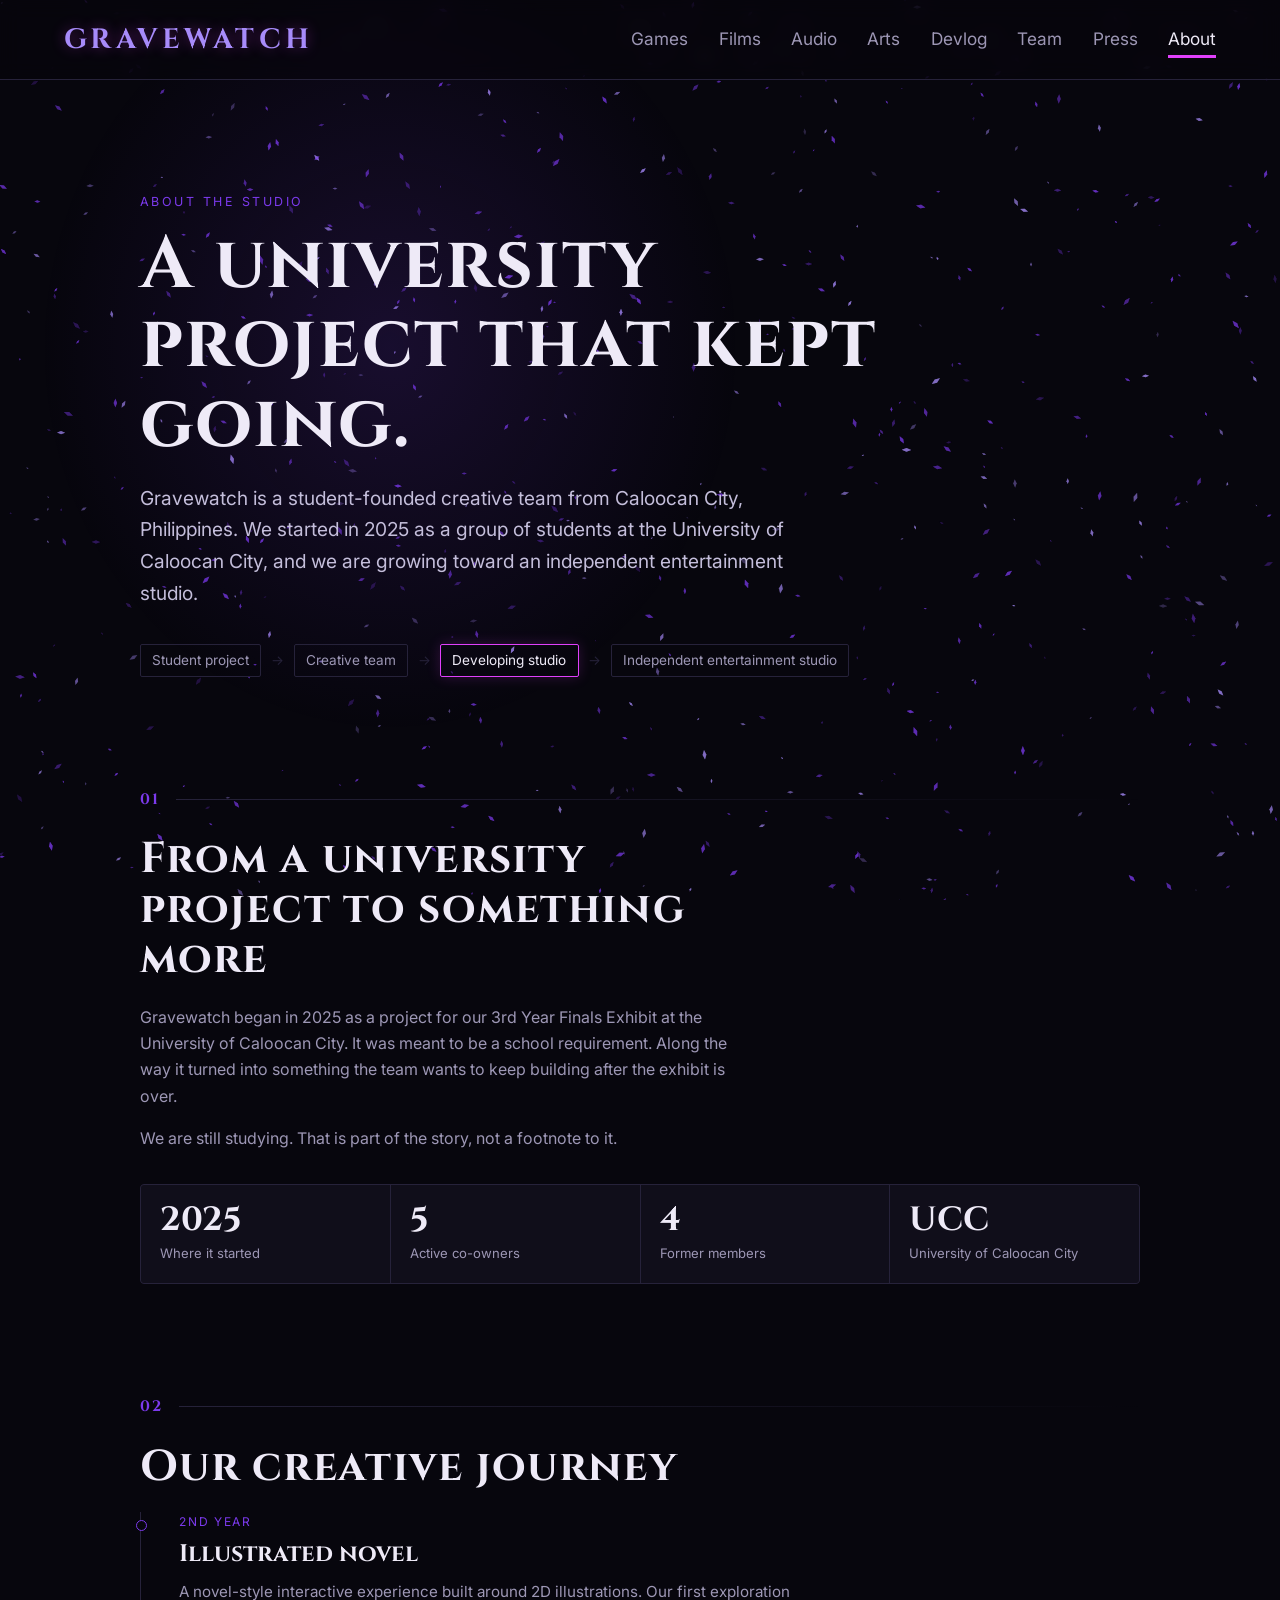
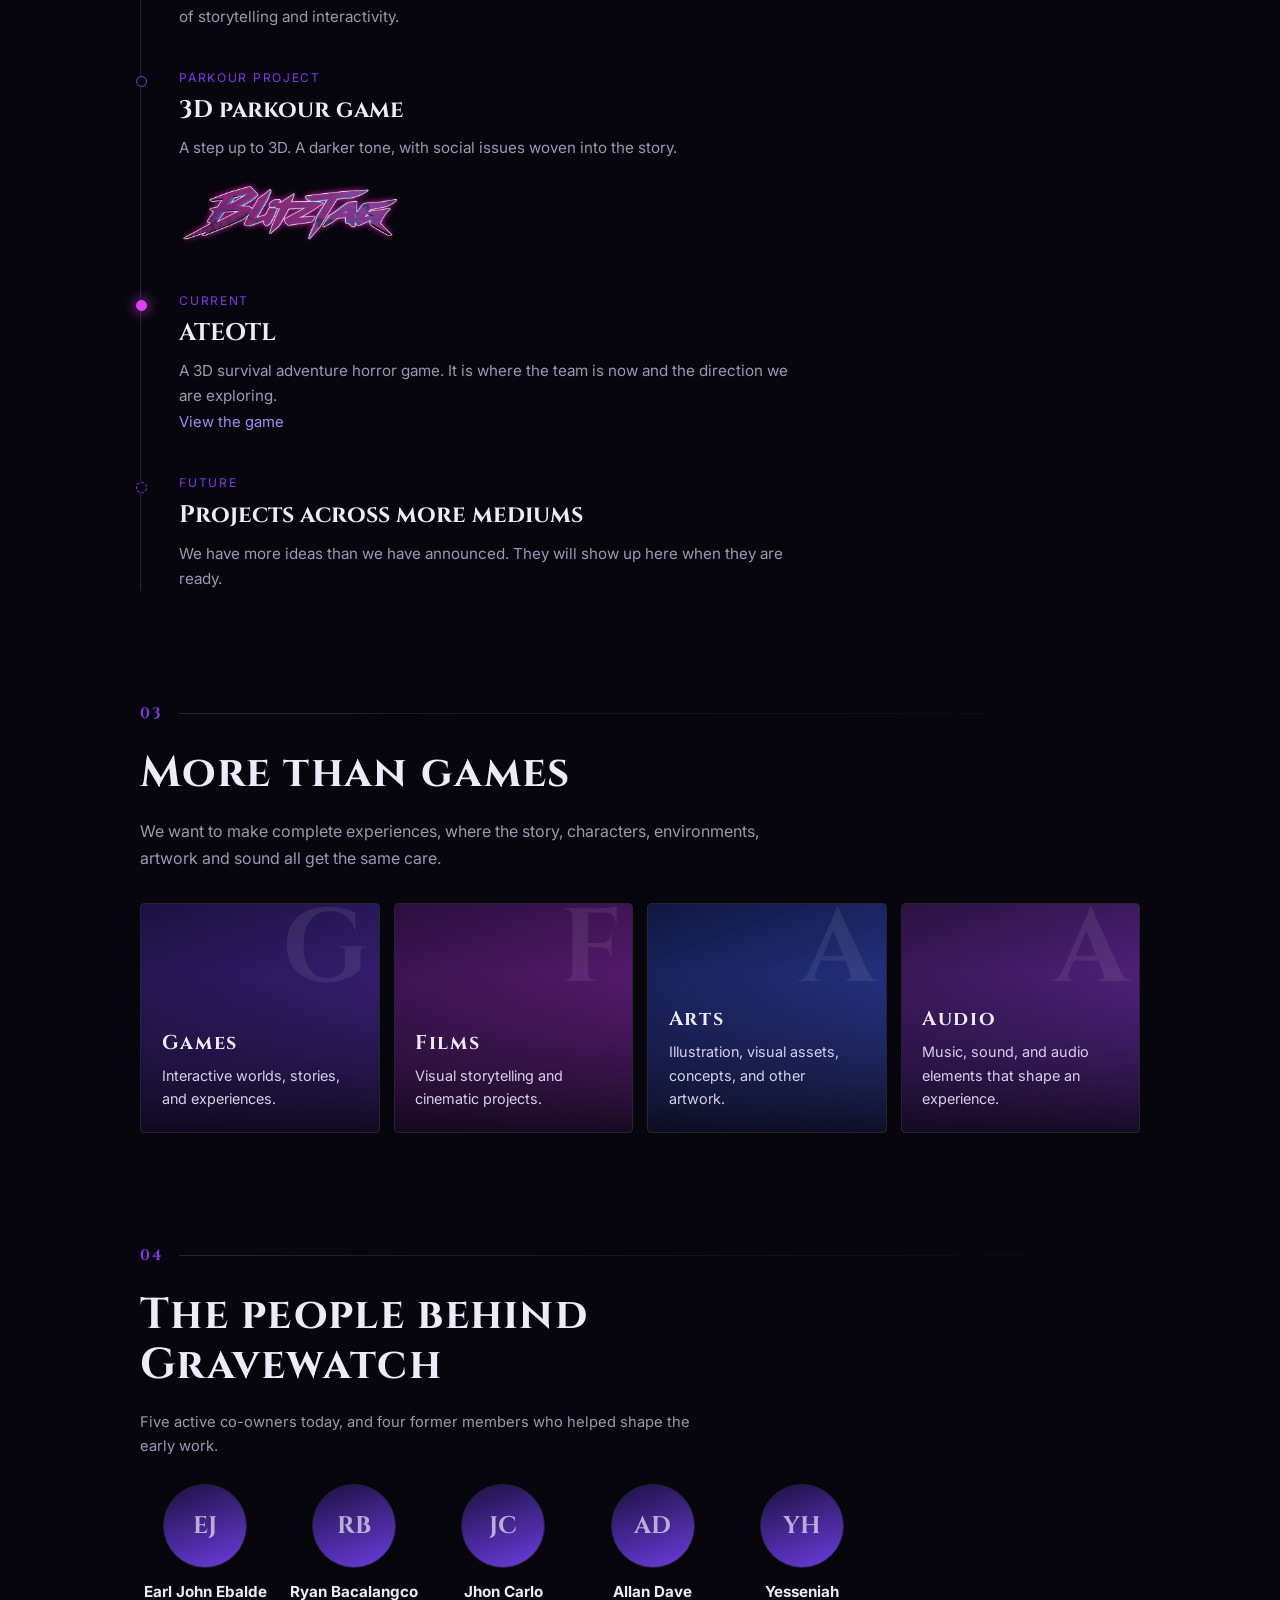
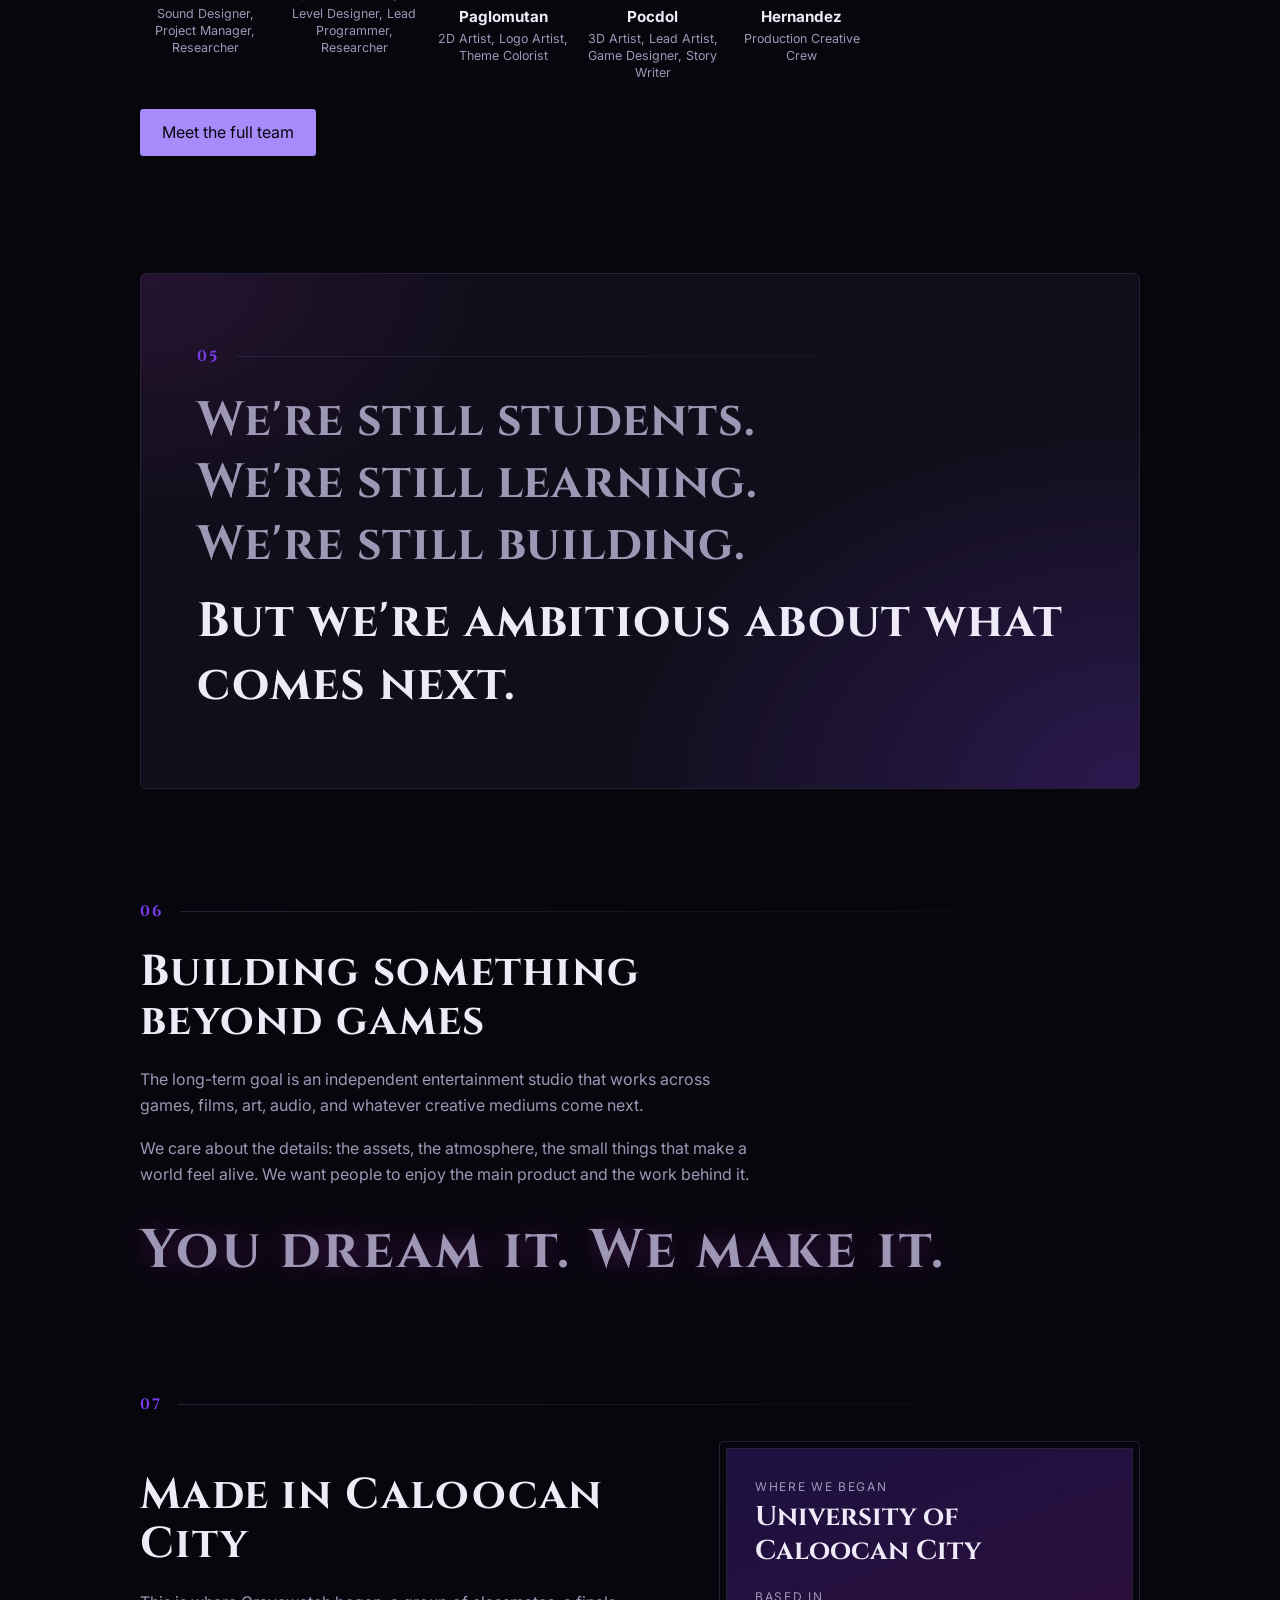
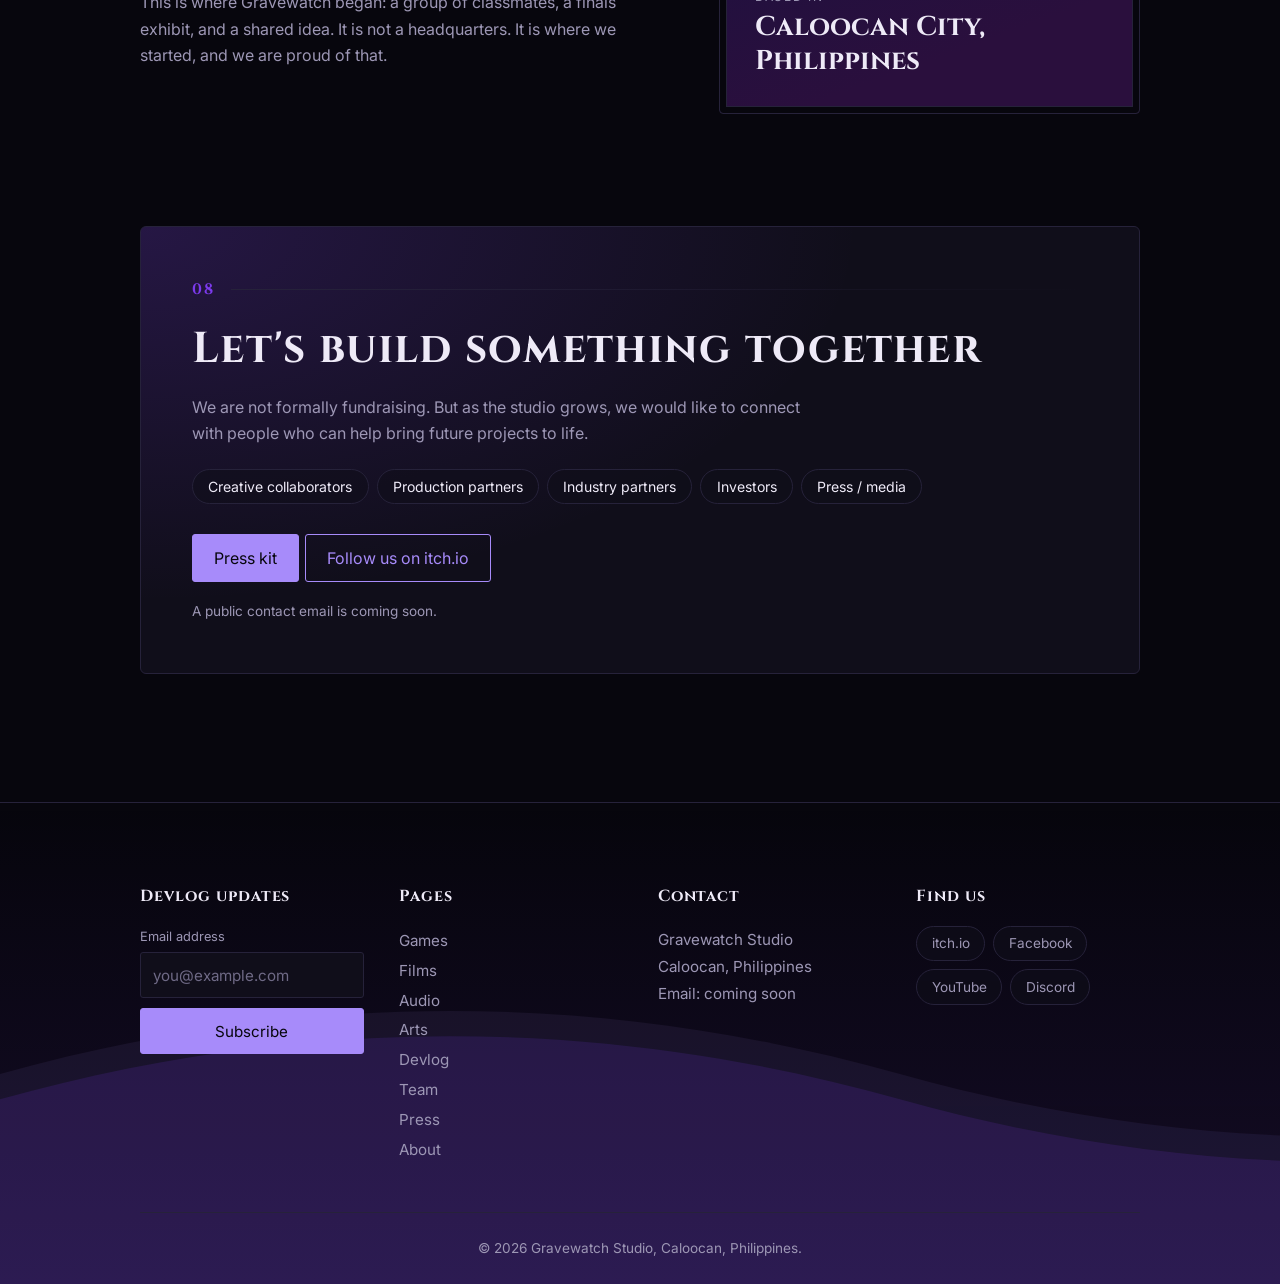
==== commit a8fe7f84: "Add files via upload" ====
--- a/about.html
+++ b/about.html
@@ -1,10 +1,108 @@
-<!doctype html><html lang="en"><head><meta charset="utf-8"><meta name="viewport" content="width=device-width,initial-scale=1"><title>About | Gravewatch Studio</title><meta name="description" content="Gravewatch Studio is an indie game studio from Caloocan, Philippines.">
+<!doctype html><html lang="en"><head><meta charset="utf-8"><meta name="viewport" content="width=device-width,initial-scale=1"><title>About | Gravewatch Studio</title><meta name="description" content="Gravewatch Studio is a student-founded creative team from Caloocan City, Philippines, growing toward an independent entertainment studio.">
 <link rel="preconnect" href="https://fonts.googleapis.com"><link href="https://fonts.googleapis.com/css2?family=Cinzel:wght@500;700&family=Inter:wght@400;500&display=swap" rel="stylesheet"><link rel="stylesheet" href="css/style.css"></head>
 <body data-page="about"><header><a class="brand" href="index.html">GRAVEWATCH</a><nav><a data-p="games" href="games.html">Games</a><a data-p="films" href="films.html">Films</a><a data-p="audio" href="audio.html">Audio</a><a data-p="arts" href="arts.html">Arts</a><a data-p="devlog" href="devlog.html">Devlog</a><a data-p="team" href="team.html">Team</a><a data-p="press" href="press.html">Press</a><a data-p="about" href="about.html">About</a></nav></header>
-<main id="app"><h2>About the studio</h2><p>Gravewatch Studio is a Filipino indie team that began as a university capstone project and is growing into an independent studio. TODO: add the studio story and contact details.</p></main><footer class="wave"><div class="wave-bg" aria-hidden="true"><svg class="wv wv1" viewBox="0 0 7200 500" preserveAspectRatio="none"><defs><path id="wv" d="M0 250C300 150 600 150 900 250S1500 350 1800 250V500H0Z"/></defs><g fill="#7c3aed" fill-opacity=".14"><use href="#wv" x="0" y="30"/><use href="#wv" x="1800" y="30"/><use href="#wv" x="3600" y="30"/><use href="#wv" x="5400" y="30"/></g></svg><svg class="wv wv2" viewBox="0 0 7200 500" preserveAspectRatio="none"><g fill="#a78bfa" fill-opacity=".07"><use href="#wv" x="0" y="0"/><use href="#wv" x="1800" y="0"/><use href="#wv" x="3600" y="0"/><use href="#wv" x="5400" y="0"/></g></svg></div>
+<main id="app" class="ab">
+<section class="ab-hero" aria-labelledby="ab-title">
+<p class="eyebrow">About the studio</p>
+<h1 id="ab-title">A university project that kept going.</h1>
+<p class="ab-lead">Gravewatch is a student-founded creative team from Caloocan City, Philippines. We started in 2025 as a group of students at the University of Caloocan City, and we are growing toward an independent entertainment studio.</p>
+<ol class="ab-stage" aria-label="Where the studio is heading"><li><span>Student project</span></li><li><span>Creative team</span></li><li class="now"><span>Developing studio</span></li><li><span>Independent entertainment studio</span></li></ol>
+</section>
+
+<section class="ab-sec ab-r" aria-labelledby="ab-story">
+<div class="ab-h"><span class="ab-n">01</span></div>
+<h2 id="ab-story">From a university project to something more</h2>
+<p>Gravewatch began in 2025 as a project for our 3rd Year Finals Exhibit at the University of Caloocan City. It was meant to be a school requirement. Along the way it turned into something the team wants to keep building after the exhibit is over.</p>
+<p>We are still studying. That is part of the story, not a footnote to it.</p>
+<div class="ab-facts"><div><b>2025</b><span>Where it started</span></div><div><b>5</b><span>Active co-owners</span></div><div><b>4</b><span>Former members</span></div><div><b>UCC</b><span>University of Caloocan City</span></div></div>
+</section>
+
+<section class="ab-sec ab-r" aria-labelledby="ab-journey">
+<div class="ab-h"><span class="ab-n">02</span></div>
+<h2 id="ab-journey">Our creative journey</h2>
+<ol class="ab-tl">
+<li><small>2nd year</small><h3>Illustrated novel</h3><p>A novel-style interactive experience built around 2D illustrations. Our first exploration of storytelling and interactivity.</p></li>
+<li><small>Parkour project</small><h3>3D parkour game</h3><p>A step up to 3D. A darker tone, with social issues woven into the story.</p><img class="ab-logo" src="assets/blitztag-logo.png" alt="Blitz Tag logo" loading="lazy"></li>
+<li class="now"><small>Current</small><h3>ATEOTL</h3><p>A 3D survival adventure horror game. It is where the team is now and the direction we are exploring.</p><a class="more" href="game.html?slug=ateotl">View the game</a></li>
+<li class="next"><small>Future</small><h3>Projects across more mediums</h3><p>We have more ideas than we have announced. They will show up here when they are ready.</p></li>
+</ol>
+</section>
+
+<section class="ab-sec ab-r" aria-labelledby="ab-make">
+<div class="ab-h"><span class="ab-n">03</span></div>
+<h2 id="ab-make">More than games</h2>
+<p>We want to make complete experiences, where the story, characters, environments, artwork and sound all get the same care.</p>
+<div class="ab-make">
+<a class="ab-tile" data-g="G" href="games.html"><h3>Games</h3><p>Interactive worlds, stories, and experiences.</p></a>
+<a class="ab-tile" data-g="F" href="films.html"><h3>Films</h3><p>Visual storytelling and cinematic projects.</p></a>
+<a class="ab-tile" data-g="A" href="arts.html"><h3>Arts</h3><p>Illustration, visual assets, concepts, and other artwork.</p></a>
+<a class="ab-tile" data-g="A" href="audio.html"><h3>Audio</h3><p>Music, sound, and audio elements that shape an experience.</p></a>
+</div>
+</section>
+
+<section class="ab-sec ab-r" aria-labelledby="ab-people">
+<div class="ab-h"><span class="ab-n">04</span></div>
+<h2 id="ab-people">The people behind Gravewatch</h2>
+<p class="ab-people-note">Five active co-owners today, and four former members who helped shape the early work.</p>
+<div class="ab-crew" id="ab-crew"></div>
+<a class="btn" href="team.html">Meet the full team</a>
+</section>
+
+<section class="ab-sec ab-r" aria-labelledby="ab-ambition">
+<div class="ab-ambition">
+<div class="ab-h"><span class="ab-n">05</span></div>
+<h2 id="ab-ambition" class="sr-only" style="position:absolute;left:-9999px">Ambition</h2>
+<p class="ab-big">We're still students.</p>
+<p class="ab-big">We're still learning.</p>
+<p class="ab-big">We're still building.</p>
+<p class="ab-big last">But we're ambitious about what comes next.</p>
+</div>
+</section>
+
+<section class="ab-sec ab-r" aria-labelledby="ab-vision">
+<div class="ab-h"><span class="ab-n">06</span></div>
+<h2 id="ab-vision">Building something beyond games</h2>
+<p>The long-term goal is an independent entertainment studio that works across games, films, art, audio, and whatever creative mediums come next.</p>
+<p>We care about the details: the assets, the atmosphere, the small things that make a world feel alive. We want people to enjoy the main product and the work behind it.</p>
+<p class="ab-tagline">You dream it. We make it.</p>
+</section>
+
+<section class="ab-sec ab-r" aria-labelledby="ab-origin">
+<div class="ab-h"><span class="ab-n">07</span></div>
+<div class="ab-origin">
+<div><h2 id="ab-origin">Made in Caloocan City</h2><p>This is where Gravewatch began: a group of classmates, a finals exhibit, and a shared idea. It is not a headquarters. It is where we started, and we are proud of that.</p></div>
+<div class="ab-plate"><small>Where we began</small><b>University of Caloocan City</b><small>Based in</small><b>Caloocan City, Philippines</b></div>
+</div>
+</section>
+
+<section class="ab-sec ab-r" aria-labelledby="ab-collab">
+<div class="ab-collab">
+<div class="ab-h"><span class="ab-n">08</span></div>
+<h2 id="ab-collab">Let's build something together</h2>
+<p>We are not formally fundraising. But as the studio grows, we would like to connect with people who can help bring future projects to life.</p>
+<ul class="ab-who"><li>Creative collaborators</li><li>Production partners</li><li>Industry partners</li><li>Investors</li><li>Press / media</li></ul>
+<a class="btn" href="press.html">Press kit</a><a class="btn alt" href="https://gravewatch-studio.itch.io">Follow us on itch.io</a>
+<p class="ab-note">A public contact email is coming soon.</p>
+</div>
+</section>
+</main><footer class="wave"><div class="wave-bg" aria-hidden="true"><svg class="wv wv1" viewBox="0 0 7200 500" preserveAspectRatio="none"><defs><path id="wv" d="M0 250C300 150 600 150 900 250S1500 350 1800 250V500H0Z"/></defs><g fill="#7c3aed" fill-opacity=".14"><use href="#wv" x="0" y="30"/><use href="#wv" x="1800" y="30"/><use href="#wv" x="3600" y="30"/><use href="#wv" x="5400" y="30"/></g></svg><svg class="wv wv2" viewBox="0 0 7200 500" preserveAspectRatio="none"><g fill="#a78bfa" fill-opacity=".07"><use href="#wv" x="0" y="0"/><use href="#wv" x="1800" y="0"/><use href="#wv" x="3600" y="0"/><use href="#wv" x="5400" y="0"/></g></svg></div>
 <div class="wave-in"><div class="wave-grid">
 <div><h3>Devlog updates</h3><form id="news" novalidate><label for="em">Email address</label><input id="em" type="email" placeholder="you@example.com" autocomplete="email" required><button class="btn" type="submit">Subscribe</button><p id="newsmsg" role="status"></p></form></div>
 <div><h3>Pages</h3><div class="wl"><a href="games.html">Games</a><a href="films.html">Films</a><a href="audio.html">Audio</a><a href="arts.html">Arts</a><a href="devlog.html">Devlog</a><a href="team.html">Team</a><a href="press.html">Press</a><a href="about.html">About</a></div></div>
 <div><h3>Contact</h3><address>Gravewatch Studio<br>Caloocan, Philippines<br>Email: coming soon</address></div>
 <div><h3>Find us</h3><div class="soc"><a href="https://gravewatch-studio.itch.io">itch.io</a><a href="#">Facebook</a><a href="#">YouTube</a><a href="#">Discord</a></div></div>
-</div><p class="wave-copy">&copy; <span id="yr"></span> Gravewatch Studio, Caloocan, Philippines.</p></div></footer><script>document.getElementById('yr').textContent=new Date().getFullYear()</script><script src="js/bg.js"></script><script src="js/coverflow.js"></script><script src="js/app.js"></script></body></html>
+</div><p class="wave-copy">&copy; <span id="yr"></span> Gravewatch Studio, Caloocan, Philippines.</p></div></footer><script>document.getElementById('yr').textContent=new Date().getFullYear()</script><script>
+document.documentElement.classList.add('js');
+(function(){
+var r=[].slice.call(document.querySelectorAll('.ab-r'));
+if(!('IntersectionObserver' in window)){r.forEach(function(e){e.classList.add('in')});}
+else{var io=new IntersectionObserver(function(es){es.forEach(function(e){if(e.isIntersecting){e.target.classList.add('in');io.unobserve(e.target)}})},{threshold:.12});r.forEach(function(e){io.observe(e)});}
+var box=document.getElementById('ab-crew');if(!box)return;
+var esc=function(s){return String(s==null?'':s).replace(/[&<>"']/g,function(c){return {'&':'&amp;','<':'&lt;','>':'&gt;','"':'&quot;',"'":'&#39;'}[c]})};
+var ini=function(n){return String(n||'').split(' ').filter(Boolean).map(function(w){return w[0]}).slice(0,2).join('').toUpperCase()};
+fetch('data/data.json').then(function(x){return x.json()}).then(function(d){
+var m=(d.members||[]).filter(function(p){return !p.former});
+box.innerHTML='<div class="crew">'+m.map(function(p){return '<a class="crew-m" href="member.html?slug='+encodeURIComponent(p.slug)+'">'+(p.photo?'<img src="'+esc(p.photo)+'" alt="">':'<span class="crew-ph" aria-hidden="true">'+esc(ini(p.name))+'</span>')+'<strong>'+esc(p.name)+'</strong><span>'+esc(p.role)+'</span></a>'}).join('')+'</div>';
+}).catch(function(){});
+})();
+</script><script src="js/bg.js"></script><script src="js/coverflow.js"></script><script src="js/app.js"></script></body></html>
--- a/css/style.css
+++ b/css/style.css
@@ -130,9 +130,133 @@
 #app>.tabs,#app>.filters{margin-bottom:.5rem}
 @media(prefers-reduced-motion:reduce){.cf-in{animation:none}.cf-card{transition:none}}
 
-/* ---- shader page background + bigger navbar on small screens ---- */
-#bg{position:fixed;inset:0;z-index:-1;pointer-events:none}
-#bg canvas{display:block;width:100%;height:100%}
-#bg::after{content:"";position:absolute;inset:0;background:#07060d;opacity:var(--bg-scrim,.62)}
+/* ---- violet particle background + navbar sizing on small screens ---- */
+#asmr{position:fixed;inset:0;width:100%;height:100%;z-index:-1;pointer-events:none;display:block}
 @media(max-width:900px){.brand{font-size:1.45rem}nav a{margin-left:1.2rem;font-size:1rem}}
 @media(max-width:560px){header{padding:1rem 5vw}.brand{font-size:1.3rem}nav a{margin-left:.9rem;font-size:.95rem}}
+
+/* ---- homepage sections ---- */
+.sec{margin-top:5rem}.sec>h2{margin-top:0}
+.sec-h{display:flex;align-items:baseline;justify-content:space-between;gap:1rem;flex-wrap:wrap;margin-bottom:1.2rem}
+.sec-h h2{margin:0}.more{font-size:.92rem;text-decoration:none}.more:hover{color:var(--txt)}
+.feat{position:relative;overflow:hidden;display:flex;align-items:flex-end;min-height:clamp(320px,52vw,460px);border:1px solid var(--line);border-radius:6px;background:linear-gradient(135deg,#1b1140,#6d3ce0 62%,#c22fa6)}
+.feat-art{position:absolute;inset:0}
+.feat-art img{display:block;width:100%;height:100%;object-fit:cover}
+.feat-art span{position:absolute;inset:0;display:grid;place-items:center;padding:1rem;text-align:center;font:700 clamp(2.4rem,9vw,5.5rem)/1.05 var(--serif);color:#ffffff1f}
+.feat::after{content:"";position:absolute;inset:0;background:linear-gradient(transparent 25%,#07060def);pointer-events:none}
+.feat-body{position:relative;z-index:1;max-width:640px;padding:clamp(1.2rem,4vw,2.4rem)}
+.feat h2{margin:.6rem 0 .3rem;font-size:clamp(1.7rem,4.5vw,2.6rem);letter-spacing:.03em}
+.feat p{margin:.2rem 0 1.1rem;color:#d6d0ea}
+.home-posts{display:grid;grid-template-columns:repeat(auto-fit,minmax(240px,1fr));gap:14px}
+.home-posts .post{margin:0}
+.home-posts .post p{display:-webkit-box;-webkit-line-clamp:3;-webkit-box-orient:vertical;overflow:hidden}
+a.post:hover{border-color:var(--mag);box-shadow:0 0 18px #e040fb30}
+.crew{display:flex;flex-wrap:wrap;gap:1.8rem 2rem}
+.crew-m{display:flex;flex-direction:column;align-items:center;gap:.15rem;width:130px;text-align:center;color:var(--txt);text-decoration:none}
+.crew-m img,.crew-ph{width:84px;height:84px;border-radius:50%;object-fit:cover;margin-bottom:.5rem;border:1px solid var(--line)}
+.crew-ph{display:grid;place-items:center;background:linear-gradient(160deg,#1b1140,#6d3ce0);font:700 1.5rem var(--serif);color:#ffffffa0}
+.crew-m:hover img,.crew-m:hover .crew-ph{border-color:var(--mag);box-shadow:0 0 16px #e040fb40}
+.crew-m strong{font-size:.95rem}.crew-m span:last-child{font-size:.78rem;color:var(--dim);line-height:1.35}
+.cta{border:1px solid var(--line);border-radius:6px;padding:clamp(1.6rem,5vw,3rem);background:radial-gradient(120% 140% at 0% 0%,#7c3aed33,transparent 60%),var(--panel)}
+.cta h2{margin:0 0 .5rem}.cta p{margin:0 0 1.2rem;color:var(--dim);max-width:52ch}
+
+/* ---- game page banner + screenshots ---- */
+.gbanner{position:relative;overflow:hidden;aspect-ratio:21/8;max-height:380px;margin-bottom:2rem;border:1px solid var(--line);border-radius:6px;background:linear-gradient(135deg,#1b1140,#6d3ce0 62%,#c22fa6)}
+.gbanner img{display:block;width:100%;height:100%;object-fit:cover}
+.gbanner span{position:absolute;inset:0;display:grid;place-items:center;padding:1rem;text-align:center;font:700 clamp(1.8rem,6vw,3.6rem)/1.1 var(--serif);color:#ffffff1f}
+.shots{display:grid;grid-template-columns:repeat(auto-fill,minmax(260px,1fr));gap:14px}
+.shots a,.shot-ph{aspect-ratio:16/9;border-radius:4px}
+.shots a{display:block;overflow:hidden;border:1px solid var(--line);background:var(--panel)}
+.shots a:hover{border-color:var(--mag)}
+.shots img{display:block;width:100%;height:100%;object-fit:cover;transition:transform .3s}
+.shots a:hover img{transform:scale(1.03)}
+.shot-ph{display:grid;place-items:center;border:1px dashed var(--line);color:var(--dim);font-size:.9rem}
+
+/* ---- hamburger nav ---- */
+.nav-toggle{display:none;width:2.8rem;height:2.8rem;align-items:center;justify-content:center;background:none;border:1px solid var(--line);border-radius:4px;color:var(--txt);cursor:pointer}
+.nav-toggle:hover{border-color:var(--mag)}
+.nav-toggle:focus-visible{outline:2px solid var(--mag);outline-offset:3px}
+.nav-bars,.nav-bars::before,.nav-bars::after{display:block;width:20px;height:2px;background:currentColor;border-radius:1px;transition:transform .2s,background .2s}
+.nav-bars{position:relative}
+.nav-bars::before,.nav-bars::after{content:"";position:absolute;left:0}
+.nav-bars::before{top:-6px}.nav-bars::after{top:6px}
+.nav-toggle[aria-expanded=true] .nav-bars{background:transparent}
+.nav-toggle[aria-expanded=true] .nav-bars::before{transform:translateY(6px) rotate(45deg)}
+.nav-toggle[aria-expanded=true] .nav-bars::after{transform:translateY(-6px) rotate(-45deg)}
+@media(max-width:1000px){
+  .nav-toggle{display:inline-flex}
+  header nav{display:none;position:absolute;top:100%;left:0;right:0;flex-direction:column;max-height:calc(100dvh - 5rem);overflow-y:auto;padding:.4rem 5vw 1rem;background:#0d0b16f5;backdrop-filter:blur(10px);border-bottom:1px solid var(--line)}
+  header nav.open{display:flex}
+  header nav a{margin:0;padding:.85rem 0;font-size:1.05rem;border-bottom:1px solid var(--line)}
+  header nav a.on{padding-left:.9rem;color:var(--txt);border-bottom-color:var(--line);box-shadow:inset 3px 0 0 var(--mag)}
+}
+@media(prefers-reduced-motion:reduce){.nav-bars,.nav-bars::before,.nav-bars::after,.shots img{transition:none}}
+
+/* ---- About page (scoped: .ab-*) ---- */
+main.ab{max-width:1040px}
+.ab-sec{margin-top:clamp(4rem,9vw,7rem)}
+.ab-hero{padding:clamp(1.5rem,6vw,4rem) 0 0;position:relative}
+.ab-hero::before{content:"";position:absolute;left:-10%;top:-30%;width:70%;height:140%;background:radial-gradient(closest-side,#7c3aed26,transparent);pointer-events:none;z-index:-1}
+.ab-hero h1{font-size:clamp(2.2rem,7vw,4.6rem);line-height:1.08;letter-spacing:.02em;margin:.8rem 0 1.2rem;max-width:16ch}
+.ab-lead{font-size:clamp(1.02rem,2vw,1.2rem);color:#c4bedb;max-width:58ch;margin:0}
+.ab-stage{display:flex;flex-wrap:wrap;align-items:center;gap:.4rem .6rem;margin:2.2rem 0 0;padding:0;list-style:none;font-size:.85rem;color:var(--dim)}
+.ab-stage li{display:flex;align-items:center;gap:.6rem}
+.ab-stage li+li::before{content:"\2192";color:var(--line)}
+.ab-stage span{border:1px solid var(--line);padding:.25rem .7rem;border-radius:2px}
+.ab-stage .now span{border-color:var(--mag);color:var(--txt);box-shadow:0 0 14px #e040fb30}
+.ab-h{display:flex;align-items:center;gap:1rem;margin-bottom:1.6rem}
+.ab-n{font:700 .95rem var(--serif);letter-spacing:.14em;color:var(--vio2)}
+.ab-h::after{content:"";flex:1;height:1px;background:linear-gradient(90deg,var(--line),transparent)}
+.ab-sec h2{font-size:clamp(1.6rem,4.2vw,2.7rem);line-height:1.15;letter-spacing:.03em;margin:0 0 1.2rem;max-width:22ch}
+.ab-sec p{color:var(--dim);max-width:62ch}
+.ab-sec p strong{color:var(--txt);font-weight:500}
+.ab-facts{display:grid;grid-template-columns:repeat(auto-fit,minmax(150px,1fr));gap:1px;margin-top:2rem;background:var(--line);border:1px solid var(--line);border-radius:4px;overflow:hidden}
+.ab-facts div{background:var(--panel);padding:1.1rem 1.2rem}
+.ab-facts b{display:block;font:700 clamp(1.5rem,3.5vw,2.1rem)/1.1 var(--serif);color:var(--txt)}
+.ab-facts span{font-size:.82rem;color:var(--dim)}
+.ab-tl{position:relative;margin:0;padding:0 0 0 clamp(1.4rem,4vw,2.4rem);list-style:none;border-left:1px solid var(--line)}
+.ab-tl>li{position:relative;padding:0 0 2.4rem}
+.ab-tl>li:last-child{padding-bottom:0}
+.ab-tl>li::before{content:"";position:absolute;left:calc(-1 * clamp(1.4rem,4vw,2.4rem) - 5px);top:.55rem;width:9px;height:9px;border-radius:50%;background:var(--bg);border:1px solid var(--vio2)}
+.ab-tl>li.now::before{background:var(--mag);border-color:var(--mag);box-shadow:0 0 14px var(--mag)}
+.ab-tl>li.next::before{border-style:dashed}
+.ab-tl small{display:block;font-size:.75rem;letter-spacing:.14em;text-transform:uppercase;color:var(--vio2)}
+.ab-tl h3{font-size:clamp(1.15rem,2.6vw,1.5rem);margin:.2rem 0 .3rem;color:var(--txt)}
+.ab-tl p{margin:0;font-size:.95rem}
+.ab-tl .ab-logo{display:block;width:min(220px,60%);height:auto;margin:.9rem 0 0;opacity:.95}
+.ab-make{display:grid;grid-template-columns:repeat(4,1fr);gap:14px;margin-top:2rem}
+.ab-tile{position:relative;display:flex;flex-direction:column;justify-content:flex-end;min-height:230px;padding:1.3rem;border:1px solid var(--line);border-radius:4px;color:var(--txt);text-decoration:none;overflow:hidden;background:linear-gradient(160deg,var(--g1),var(--g2))}
+.ab-tile:nth-child(1){--g1:#1b1140;--g2:#4c2a9a}
+.ab-tile:nth-child(2){--g1:#2a0f3d;--g2:#7a2698}
+.ab-tile:nth-child(3){--g1:#0f1740;--g2:#3a48b8}
+.ab-tile:nth-child(4){--g1:#2b1240;--g2:#6e2fb0}
+.ab-tile::before{content:attr(data-g);position:absolute;right:.6rem;top:-.4rem;font:700 6.5rem/1 var(--serif);color:#ffffff14;transition:color .3s,transform .3s}
+.ab-tile::after{content:"";position:absolute;inset:0;background:linear-gradient(transparent 30%,#07060dd9);pointer-events:none}
+.ab-tile>*{position:relative;z-index:1}
+.ab-tile h3{margin:0 0 .3rem;font-size:1.25rem;letter-spacing:.08em}
+.ab-tile p{margin:0;font-size:.9rem;color:#d6d0ea}
+.ab-tile:hover{border-color:var(--mag);box-shadow:0 0 22px #e040fb30}
+.ab-tile:hover::before{color:#ffffff26;transform:translateY(4px)}
+.ab-crew{margin:1.6rem 0 1.4rem}
+.ab-crew .crew{gap:1.6rem 1.2rem}
+.ab-people-note{color:var(--dim);font-size:.92rem;margin:.2rem 0 1.2rem}
+.ab-ambition{position:relative;padding:clamp(2rem,7vw,4.5rem) clamp(1.4rem,5vw,3.5rem);border:1px solid var(--line);border-radius:6px;overflow:hidden;background:radial-gradient(90% 120% at 100% 100%,#7c3aed40,transparent 60%),radial-gradient(60% 80% at 0% 0%,#e040fb1a,transparent 60%),var(--panel)}
+.ab-ambition .ab-h{margin-bottom:1.4rem}
+.ab-ambition p.ab-big{margin:0;max-width:none;font:700 clamp(1.5rem,4.8vw,3rem)/1.3 var(--serif);letter-spacing:.02em;color:var(--dim)}
+.ab-ambition p.ab-big.last{color:var(--txt);margin-top:.9rem}
+.ab-tagline{margin:2rem 0 0;font:700 clamp(1.6rem,5.5vw,3.4rem)/1.15 var(--serif);letter-spacing:.06em;color:var(--vio);text-shadow:0 0 28px #e040fb55}
+.ab-origin{display:grid;grid-template-columns:1.1fr .9fr;gap:clamp(1.5rem,5vw,4rem);align-items:center}
+.ab-plate{border:1px solid var(--line);border-radius:4px;padding:clamp(1.4rem,4vw,2.2rem);background:linear-gradient(160deg,#1b1140,#2a0f3d 70%);box-shadow:inset 0 0 0 6px var(--bg),inset 0 0 0 7px var(--line)}
+.ab-plate small{display:block;font-size:.75rem;letter-spacing:.14em;text-transform:uppercase;color:var(--dim)}
+.ab-plate b{display:block;font:700 clamp(1.2rem,3vw,1.7rem)/1.25 var(--serif);margin:.2rem 0 1.2rem;color:var(--txt)}
+.ab-plate b:last-child{margin-bottom:0}
+.ab-collab{border:1px solid var(--line);border-radius:6px;padding:clamp(1.6rem,5vw,3.2rem);background:radial-gradient(120% 140% at 0% 0%,#7c3aed33,transparent 60%),var(--panel)}
+.ab-collab h2{max-width:none}
+.ab-who{display:flex;flex-wrap:wrap;gap:.5rem;margin:1.4rem 0 1.6rem;padding:0;list-style:none}
+.ab-who li{border:1px solid var(--line);border-radius:20px;padding:.3rem .95rem;font-size:.88rem;color:var(--txt);background:#100e1a99}
+.ab-note{font-size:.85rem;margin:.8rem 0 0}
+.js .ab-r{opacity:0;transform:translateY(14px);transition:opacity .7s ease,transform .7s ease}
+.js .ab-r.in{opacity:1;transform:none}
+@media(max-width:900px){.ab-make{grid-template-columns:repeat(2,1fr)}.ab-origin{grid-template-columns:1fr}}
+@media(max-width:520px){.ab-make{grid-template-columns:1fr}.ab-tile{min-height:150px}.ab-stage li+li::before{content:"\2193";display:none}}
+@media(prefers-reduced-motion:reduce){.js .ab-r{opacity:1;transform:none;transition:none}.ab-tile::before{transition:none}}
